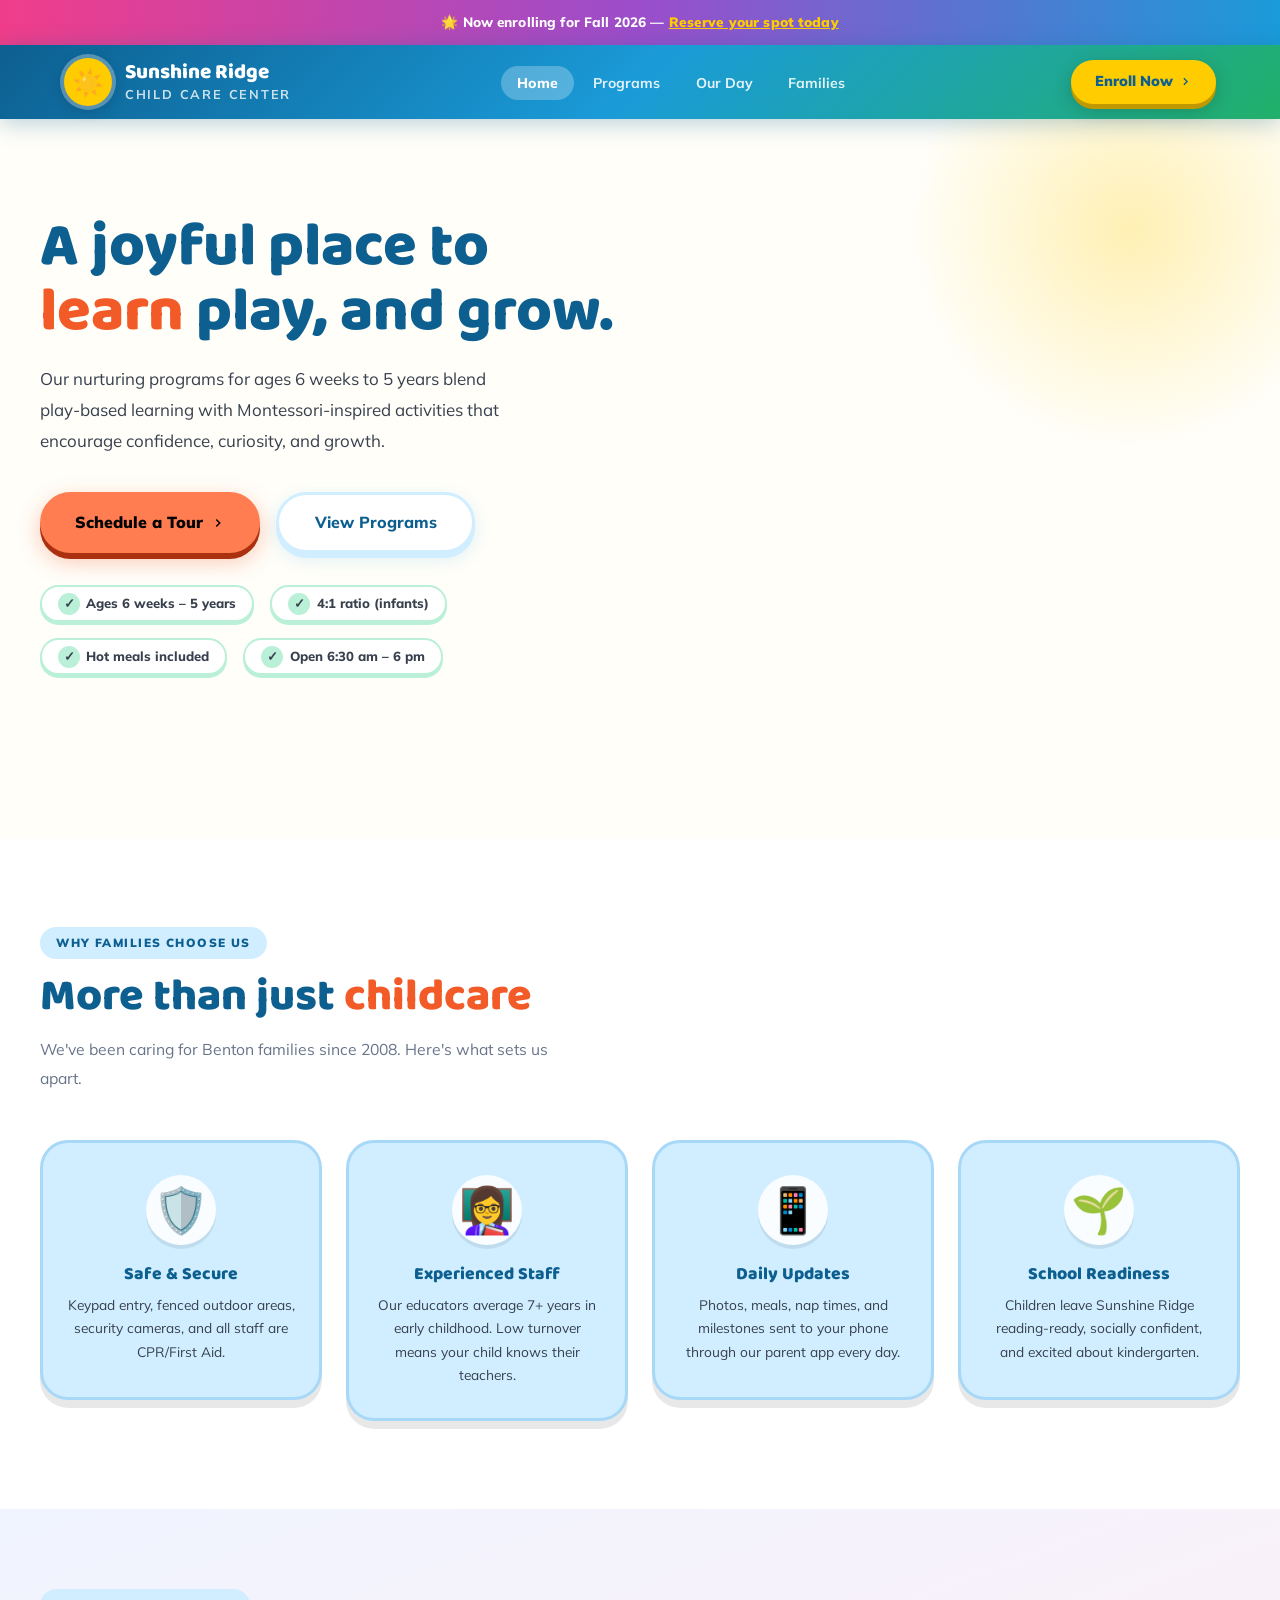
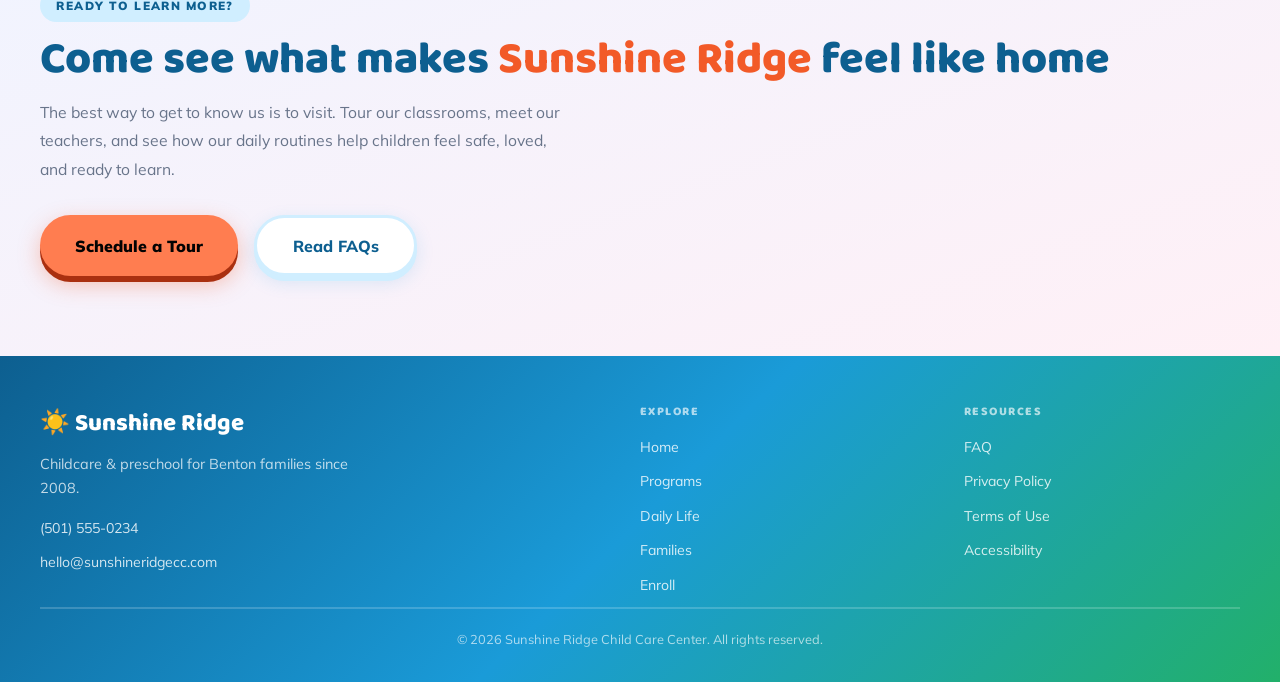
==== index.html @ eecd9551 "corrected accessibility for programs page" ====
<!doctype html>
<html lang="en">
  <head>
    <meta charset="UTF-8" />
    <meta name="viewport" content="width=device-width, initial-scale=1.0" />
    <title>Sunshine Ridge Child Care Center — Home</title>
    <meta
      name="description"
      content="Licensed daycare and preschool for children ages 6 weeks to 5 years in Benton, AR. Full-day and part-day programs with Montessori-inspired learning."
    />
    <link rel="preconnect" href="https://fonts.googleapis.com" />
    <link
      href="https://fonts.googleapis.com/css2?family=Baloo+2:wght@500;600;700;800&family=Mulish:wght@300;400;500;600&display=swap"
      rel="stylesheet"
    />
    <link rel="stylesheet" href="assets/css/style.css" />
  </head>
  <body>
    <a class="skip-link" href="#main-content">Skip to main content</a>

    <div role="region" aria-label="Announcement">
      <p class="top-bar">
        🌟 Now enrolling for Fall 2026 —
        <a href="enroll.html">Reserve your spot today</a>
      </p>
    </div>

    <header>
      <nav aria-label="Main navigation">

   <div class="logo">
  <div class="logo-sun" aria-hidden="true">☀️</div>

  <div class="logo-text">
    <span class="logo-name">Sunshine Ridge</span>
    <span class="logo-tagline">Child Care Center</span>
  </div>
</div>
        <ul class="nav-links" role="list">
          <li>
            <a href="index.html" class="nav-link" aria-current="page">Home</a>
          </li>
          <li><a href="programs.html" class="nav-link">Programs</a></li>
          <li><a href="our-day.html" class="nav-link">Our Day</a></li>
          <li><a href="families.html" class="nav-link">Families</a></li>
        </ul>
        <a href="enroll.html" class="btn-enroll">
          Enroll Now
          <svg
            width="13"
            height="13"
            viewBox="0 0 24 24"
            fill="none"
            stroke="currentColor"
            stroke-width="2.5"
            aria-hidden="true"
            focusable="false"
          >
            <path d="m9 18 6-6-6-6" />
          </svg>
        </a>
      </nav>
    </header>

    <main id="main-content" tabindex="-1">
      <!-- HERO -->
      <section class="hero" aria-labelledby="hero-heading">
        <div class="hero-inner">
          <div>
            <div
              class="hero-eyebrow anim d1"
              aria-label="Licensed and state-certified"
            >
            </div>
            <h1 id="hero-heading" class="anim d2">
              A joyful place to<br /><span>learn</span> play, and grow.
            </h1>
            <p class="hero-desc anim d3">
              Our nurturing programs for ages 6 weeks to 5 years blend
              play-based learning with Montessori-inspired activities that
              encourage confidence, curiosity, and growth.
            </p>
            <div class="hero-btns anim d4">
              <a href="enroll.html" class="btn-primary">
                Schedule a Tour
                <svg
                  width="14"
                  height="14"
                  viewBox="0 0 24 24"
                  fill="none"
                  stroke="currentColor"
                  stroke-width="2.5"
                  aria-hidden="true"
                  focusable="false"
                >
                  <path d="m9 18 6-6-6-6" />
                </svg>
              </a>
              <a href="programs.html" class="btn-ghost">View Programs</a>
            </div>
            <div
              class="hero-trust anim d4"
              role="list"
              aria-label="Quick highlights"
            >
              <div class="trust-chip" role="listitem">
                <span class="trust-chip-icon" aria-hidden="true">✓</span>
                Ages 6 weeks – 5 years
              </div>
              <div class="trust-chip" role="listitem">
                <span class="trust-chip-icon" aria-hidden="true">✓</span>
                4:1 ratio (infants)
              </div>
              <div class="trust-chip" role="listitem">
                <span class="trust-chip-icon" aria-hidden="true">✓</span>
                Hot meals included
              </div>
              <div class="trust-chip" role="listitem">
                <span class="trust-chip-icon" aria-hidden="true">✓</span>
                Open 6:30 am – 6 pm
              </div>
            </div>
          </div>

          
        </div>
      </section>

      <!-- WHY US -->
      <section class="why" aria-labelledby="why-heading">
        <div class="section-inner">
          <div class="section-header-sm">
            <p class="section-tag" aria-hidden="true">Why families choose us</p>
            <h2 id="why-heading">More than just <span>childcare</span></h2>
            <p class="section-sub">
              We've been caring for Benton families since 2008. Here's what sets
              us apart.
            </p>
          </div>
          <ul class="why-grid" role="list" aria-label="Daycare highlights">
            <li>
              <div class="why-card">
                <div class="why-icon wi-blue" aria-hidden="true">🛡️</div>
                <h3>Safe &amp; Secure</h3>
                <p>
                  Keypad entry, fenced outdoor areas, security cameras, and all
                  staff are CPR/First Aid.
                </p>
              </div>
            </li>
            <li>
              <div class="why-card">
                <div class="why-icon wi-green" aria-hidden="true">👩‍🏫</div>
                <h3>Experienced Staff</h3>
                <p>
                  Our educators average 7+ years in early childhood. Low
                  turnover means your child knows their teachers.
                </p>
              </div>
            </li>
            <li>
              <div class="why-card">
                <div class="why-icon wi-sun" aria-hidden="true">📱</div>
                <h3>Daily Updates</h3>
                <p>
                  Photos, meals, nap times, and milestones sent to your phone
                  through our parent app every day.
                </p>
              </div>
            </li>
            <li>
              <div class="why-card">
                <div class="why-icon wi-clay" aria-hidden="true">🌱</div>
                <h3>School Readiness</h3>
                <p>
                  Children leave Sunshine Ridge reading-ready, socially
                  confident, and excited about kindergarten.
                </p>
              </div>
            </li>
          </ul>
        </div>
      </section>

     <!-- NEXT STEP -->
<section class="explore-section" aria-labelledby="next-step-heading">
  <div class="section-inner">
    <p class="section-tag" aria-hidden="true">Ready to learn more?</p>

    <h2 id="next-step-heading">
      Come see what makes <span>Sunshine Ridge</span> feel like home
    </h2>

    <p class="section-sub">
      The best way to get to know us is to visit. Tour our classrooms, meet our teachers,
      and see how our daily routines help children feel safe, loved, and ready to learn.
    </p>

    <div class="hero-btns mt-2">
      <a href="enroll.html" class="btn-primary">
        Schedule a Tour
      </a>

      <a href="families.html#faq" class="btn-ghost">
        Read FAQs
      </a>
    </div>
  </div>
</section>
    </main>

<footer role="contentinfo">
  <div class="footer-inner">

    <div class="footer-main">

      <div class="footer-column">
        <p class="footer-brand">☀️ Sunshine Ridge</p>

        <p class="footer-tagline">
          Childcare & preschool for Benton families since 2008.
        </p>

        <div class="footer-contact">
          <a href="tel:+15015550234">(501) 555-0234</a>
          <a href="mailto:hello@sunshineridgecc.com">
            hello@sunshineridgecc.com
          </a>
        </div>
      </div>

      <div class="footer-column">
        <h3>Explore</h3>

        <nav class="footer-nav" aria-label="Site links">
          <a href="index.html">Home</a>
          <a href="programs.html">Programs</a>
          <a href="daily-life.html">Daily Life</a>
          <a href="families.html">Families</a>
          <a href="enroll.html">Enroll</a>
        </nav>
      </div>

      <div class="footer-column">
        <h3>Resources</h3>

        <nav class="footer-legal" aria-label="Legal links">
          <a href="families.html#faq">FAQ</a>
          <a href="#">Privacy Policy</a>
          <a href="#">Terms of Use</a>
          <a href="#">Accessibility</a>
        </nav>
      </div>

    </div>

    <div class="footer-bottom">
      <p class="footer-copy">
        &copy; 2026 Sunshine Ridge Child Care Center.
        All rights reserved.
      </p>
    </div>

  </div>
</footer>

    <script src="assets/js/script.js"></script>
  </body>
</html>
---- assets/css/style.css ----
/* ─── TOKENS ─────────────────────────────────────── */
:root {
  --white:      #ffffff;
  --bg:         #fffef9;
  --bg2:        #f6f4ff;
  --bg3:        #fff4f8;
 
  /* Sky blue — trustworthy, fresh */
  --blue:       #1a9bd8;
  --blue-lt:    #45b8f0;
  --blue-pale:  #d0eeff;
  --blue-deep:  #0d5f90;
 
  /* Grass green — life, growth */
  --green:      #22b06a;
  --green-lt:   #44cc88;
  --green-pale: #bbf0d8;
  --green-deep: #106040;
 
  /* Coral — warm, playful */
  --coral:      #f25a28;
  --coral-lt:   #ff7d50;
  --coral-pale: #ffddd0;
  --coral-deep: #aa3010;
 
  /* Sunflower — joy, energy */
  --sun:        #ffcc00;
  --sun-lt:     #ffe033;
  --sun-pale:   #fff8cc;
  --sun-deep:   #c09800;
 
  /* Purple — imagination, magic */
  --purple:     #9b4dca;
  --purple-lt:  #b86de0;
  --purple-pale:#eddeff;
  --purple-deep:#62268a;
 
  /* Hot pink — fun, pop */
  --pink:       #f03d8a;
  --pink-lt:    #ff65a8;
  --pink-pale:  #ffd8ea;
  --pink-deep:  #a01858;
 
  /* Text */
  --text:       #1a1e2e;
  --text-mid:   #38404e;
  --text-muted: #68748a;
  --border:     #d8e8f8;
 
  --focus:      #1a9bd8;
  --red-err:    #c0392b;
 
  --shadow-sm:  0 2px 12px rgba(26,30,46,0.09);
  --shadow-md:  0 6px 28px rgba(26,30,46,0.12);
  --shadow-lg:  0 16px 52px rgba(26,30,46,0.15);
  --shadow-fun: 0 8px 0 rgba(0,0,0,0.09);
 
  --font-head:  'Baloo 2', 'Comic Sans MS', cursive;
  --font-body:  'Mulish', 'Segoe UI', sans-serif;
 
  --r-sm:       10px;
  --r-md:       18px;
  --r-lg:       28px;
  --r-xl:       44px;
  --r-pill:     99px;
}
 
/* ─── RESET ─────────────────────────────────────── */
*, *::before, *::after { box-sizing: border-box; margin: 0; padding: 0; }
html { font-size: 16px; scroll-behavior: smooth; }
body {
  background: var(--bg);
  color: var(--text);
  font-family: var(--font-body);
  line-height: 1.65;
  overflow-x: hidden;
}
img { max-width: 100%; display: block; }
a { color: inherit; text-decoration: none; }
ul { list-style: none; }
 
/* ─── FOCUS ─────────────────────────────────────── */
:focus-visible {
  outline: 3px solid var(--focus);
  outline-offset: 3px;
  border-radius: 6px;
}
 
/* ─── SKIP LINK ─────────────────────────────────── */
.skip-link {
  position: absolute; top: -100%; left: 1rem;
  background: var(--purple); color: #fff;
  padding: .6rem 1.2rem; font-weight: 700; font-size: .9rem;
  border-radius: 0 0 10px 10px; z-index: 9999; transition: top .15s;
}
.skip-link:focus { top: 0; }
 
/* ─── ANNOUNCEMENT BAR ───────────────────────────── */
.top-bar {
  background: linear-gradient(90deg, var(--pink) 0%, var(--purple) 50%, var(--blue) 100%);
  color: #fff; text-align: center;
  padding: .7rem 1.5rem;
  font-size: .85rem; font-weight: 800; letter-spacing: .01em;
}
.top-bar a { color: var(--sun); text-decoration: underline; font-weight: 900; }
 
/* ─── HEADER ─────────────────────────────────────── */
header {
  background: linear-gradient(135deg, var(--blue-deep) 0%, var(--blue) 50%, var(--green) 100%);
  position: sticky; top: 0; z-index: 100;
  box-shadow: 0 4px 24px rgba(13,95,144,.30);
}
nav {
  max-width: 1200px; margin: 0 auto;
  padding: 0 1.5rem; height: 74px;
  display: flex; align-items: center; justify-content: space-between; gap: 1.5rem;
}
.logo {
  display: flex;
  align-items: center;
  gap: .8rem;
  text-decoration: none;
}

.logo-text {
  display: flex;
  flex-direction: column;
  justify-content: center;
  line-height: 1.1;
}
.logo-sun {
  width: 48px; height: 48px;
  background: var(--sun); border-radius: 50%;
  display: flex; align-items: center; justify-content: center;
  font-size: 1.6rem;
  box-shadow: 0 0 0 4px rgba(255,255,255,.3), 0 4px 16px rgba(0,0,0,.2);
  flex-shrink: 0;
  transition: transform .35s cubic-bezier(.34,1.56,.64,1);
}
.logo:hover .logo-sun { transform: rotate(20deg) scale(1.12); }
.logo-name {
  font-family: var(--font-head);
  font-size: 1.3rem;
  font-weight: 800;
  color: #fff;
}

.logo-tagline {
  font-size: .8rem;
  font-weight: 700;
  letter-spacing: .14em;
  text-transform: uppercase;
  color: rgba(255,255,255,.78);
  margin-top: .15rem;
}
.nav-links { display: flex; align-items: center; gap: .2rem; }
.nav-link {
  padding: .5rem 1rem; border-radius: var(--r-pill);
  font-size: .88rem; font-weight: 700; color: rgba(255,255,255,.88);
  transition: background .2s, color .2s, transform .15s;
}
.nav-link:hover { background: rgba(255,255,255,.22); color: #fff; transform: translateY(-2px); }
.nav-link[aria-current="page"] { background: rgba(255,255,255,.26); color: #fff; font-weight: 800; }
.btn-enroll {
  display: inline-flex; align-items: center; gap: .4rem;
  padding: .62rem 1.5rem;
  background: var(--sun); color: var(--blue-deep);
  font-family: var(--font-body); font-size: .9rem; font-weight: 900;
  border: none; border-radius: var(--r-pill); cursor: pointer; min-height: 44px;
  transition: background .2s, transform .2s, box-shadow .2s; text-decoration: none;
  box-shadow: 0 5px 0 var(--sun-deep), 0 6px 20px rgba(0,0,0,.2);
}
.btn-enroll:hover { background: var(--sun-lt); transform: translateY(-3px); box-shadow: 0 8px 0 var(--sun-deep), 0 12px 26px rgba(0,0,0,.22); }
.btn-enroll:active { transform: translateY(1px); box-shadow: 0 2px 0 var(--sun-deep); }
 
/* ─── KEYFRAMES ─────────────────────────────────── */
@keyframes slideUp {
  from { opacity: 0; transform: translateY(24px); }
  to   { opacity: 1; transform: translateY(0); }
}
@keyframes wiggle {
  0%, 100% { transform: rotate(0deg); }
  25% { transform: rotate(-8deg); }
  75% { transform: rotate(8deg); }
}
@keyframes float {
  0%, 100% { transform: translateY(0); }
  50% { transform: translateY(-10px); }
}
@keyframes spin-slow {
  from { transform: rotate(0deg); }
  to   { transform: rotate(360deg); }
}
.anim { animation: slideUp .65s cubic-bezier(.22,1,.36,1) both; }
.d1 { animation-delay: .08s; }
.d2 { animation-delay: .2s; }
.d3 { animation-delay: .34s; }
.d4 { animation-delay: .48s; }
 
/* ─── HERO ───────────────────────────────────────── */
.hero {
  background-image: url("https://images.unsplash.com/photo-1607081758728-78b82a34dc64?q=80&w=1740&auto=format&fit=crop&ixlib=rb-4.1.0&ixid=M3wxMjA3fDB8MHxwaG90by1wYWdlfHx8fGVufDB8fHx8fA%3D%3D");

  background-size:cover;
  background-position: center;
  background-repeat: no-repeat;

  min-height: 80vh;
  padding: 6rem 1.5rem;

  position: relative;
  overflow: hidden;
}
/* Big decorative blobs */
.hero::before {
  content: '';
  position: absolute; top: -120px; right: -80px;
  width: 460px; height: 460px;
  background: radial-gradient(circle, rgba(255,204,0,.28) 0%, transparent 68%);
  border-radius: 50%; pointer-events: none;
  animation: float 6s ease-in-out infinite;
}
.hero::after {
  content: '';
  position: absolute; bottom: 0; left: 0; right: 0; height: 80px;
  background: var(--bg);
  clip-path: ellipse(55% 100% at 50% 100%);
  pointer-events: none;
}
.hero-inner {
  max-width: 1200px; margin: 0 auto;
  display: grid; grid-template-columns: 1fr 1fr;
  gap: 3rem; align-items: center; position: relative;
}

h1 {
  font-family: var(--font-head);
  font-size: clamp(2.6rem, 4.8vw, 4.2rem);
  font-weight: 800; line-height: 1.06; color: var(--blue-deep);
  margin-bottom: 1.2rem;
}
h1 span { color: var(--coral); }
.hero-desc {
  font-size: 1.06rem; color: var(--text-mid);
  max-width: 480px; margin-bottom: 2.2rem; line-height: 1.82;
}
.hero-btns { display: flex; gap: 1rem; flex-wrap: wrap; }
.btn-primary {
  display: inline-flex; align-items: center; gap: .5rem;
  padding: .9rem 2.2rem; background: var(--coral-lt); color: #030303;
  font-family: var(--font-body); font-size: 1rem; font-weight: 900;
  border: none; border-radius: var(--r-pill); cursor: pointer; min-height: 54px;
  transition: background .2s, transform .2s, box-shadow .2s; text-decoration: none;
  box-shadow: 0 6px 0 var(--coral-deep), 0 8px 22px rgba(242,90,40,.35);
}
.btn-primary:hover { background: var(--coral-lt); transform: translateY(-4px); box-shadow: 0 10px 0 var(--coral-deep), 0 14px 30px rgba(242,90,40,.4); }
.btn-primary:active { transform: translateY(2px); box-shadow: 0 2px 0 var(--coral-deep); }
.btn-ghost {
  display: inline-flex; align-items: center; gap: .5rem;
  padding: .9rem 2.2rem; background: #fff; color: var(--blue-deep);
  font-family: var(--font-body); font-size: 1rem; font-weight: 800;
  border: 3px solid var(--blue-pale); border-radius: var(--r-pill); cursor: pointer; min-height: 54px;
  transition: background .2s, transform .2s, box-shadow .2s; text-decoration: none;
  box-shadow: 0 5px 0 var(--blue-pale), 0 6px 18px rgba(26,155,216,.15);
}
.btn-ghost:hover { background: var(--blue-pale); transform: translateY(-3px); box-shadow: 0 8px 0 var(--blue-pale), 0 12px 24px rgba(26,155,216,.2); }
.btn-ghost:active { transform: translateY(1px); box-shadow: 0 2px 0 var(--blue-pale); }
 
.hero-trust { display: flex; gap: 1rem; flex-wrap: wrap; margin-top: 2rem; }
.trust-chip {
  display: flex; align-items: center; gap: .4rem;
  font-size: .82rem; font-weight: 800; color: var(--text-mid);
  background: #fff; padding: .35rem 1rem; border-radius: var(--r-pill);
  border: 2.5px solid var(--green-pale);
  box-shadow: 0 3px 0 var(--green-pale);
}
.trust-chip-icon {
  width: 22px; height: 22px; border-radius: 50%;
  background: var(--green-pale);
  display: flex; align-items: center; justify-content: center; font-size: .8rem;
}
 
/* ─── SECTION COMMON ─────────────────────────────── */
section { padding: 5.5rem 1.5rem; }
.section-inner { max-width: 1200px; margin: 0 auto; }
.section-tag {
  display: inline-flex; align-items: center; gap: .4rem;
  font-size: .74rem; font-weight: 900; letter-spacing: .12em; text-transform: uppercase;
  padding: .28rem .9rem; border-radius: var(--r-pill); margin-bottom: .8rem;
  border: 2.5px solid;
}
/* Color variants for section tags */
.section-tag         { background: var(--blue-pale);   color: var(--blue-deep);   border-color: var(--blue-pale); }
.section-tag.green   { background: var(--green-pale);  color: var(--green-deep);  border-color: var(--green-pale); }
.section-tag.coral   { background: var(--coral-pale);  color: var(--coral-deep);  border-color: var(--coral-pale); }
.section-tag.purple  { background: var(--purple-pale); color: var(--purple-deep); border-color: var(--purple-pale); }
.section-tag.pink    { background: var(--pink-pale);   color: var(--pink-deep);   border-color: var(--pink-pale); }
.section-tag.sun     { background: var(--sun-pale);    color: var(--sun-deep);    border-color: var(--sun-pale); }
h2 {
  font-family: var(--font-head);
  font-size: clamp(2rem, 3.5vw, 3rem); font-weight: 800; color: var(--blue-deep); line-height: 1.12;
}
h2 span { color: var(--coral); }
.section-sub { margin-top: .8rem; font-size: .98rem; color: var(--text-muted); max-width: 520px; line-height: 1.82; }
h3 { font-family: var(--font-head); font-size: 1.25rem; font-weight: 800; color: var(--blue-deep); line-height: 1.3; }
 
/* ─── WHY US ─────────────────────────────────────── */
.why {
  background: #fff;
}

.why-grid {
  display: grid;
  grid-template-columns: repeat(4, 1fr);
  gap: 1.5rem;
  margin-top: 3rem;
  align-items: stretch;
}

.why-card {
  border: 3px solid var(--border);
  border-radius: var(--r-lg);
  padding: 2rem 1.5rem;
  text-align: center;
  box-shadow: var(--shadow-fun);
  min-height: 260px;

  display: flex;
  flex-direction: column;
  align-items: center;
  justify-content: flex-start;

  transition:
    box-shadow .25s,
    transform .28s cubic-bezier(.34,1.56,.64,1),
    border-color .2s;
}

.why-card:hover {
  box-shadow: 0 12px 0 rgba(0,0,0,.08), var(--shadow-md);
  transform: translateY(-6px);
}
.why-card:hover { box-shadow: 0 12px 0 rgba(0,0,0,.08), var(--shadow-md); transform: translateY(-6px); }
.why-card:nth-child(1) { background: var(--blue-pale);   border-color: #a8d8f8; }
.why-card:nth-child(2) { background: var(--green-pale);  border-color: #88e0b8; }
.why-card:nth-child(3) { background: var(--sun-pale);    border-color: #f0d870; }
.why-card:nth-child(4) { background: var(--coral-pale);  border-color: #f8a888; }
.why-icon {
  font-size: 2.8rem; width: 70px; height: 70px; border-radius: 50%;
  display: flex; align-items: center; justify-content: center;
  margin: 0 auto 1.1rem; background: rgba(255,255,255,.8);
  box-shadow: 0 4px 0 rgba(0,0,0,.08);
}
.wi-blue  { background: rgba(255,255,255,.9); }
.wi-green { background: rgba(255,255,255,.9); }
.wi-sun   { background: rgba(255,255,255,.9); }
.wi-clay  { background: rgba(255,255,255,.9); }
.why-card h3 { font-size: 1.1rem; margin-bottom: .45rem; }
.why-card p  { font-size: .86rem; color: var(--text-mid); line-height: 1.7; }
 
/* ─── PROGRAMS ───────────────────────────────────── */
.programs { background: linear-gradient(160deg, #f0f4ff 0%, #fff0f6 50%, #f0fff6 100%); }
.programs-grid { display: grid; grid-template-columns: repeat(3, 1fr); gap: 2rem; margin-top: 2.5rem; }
.prog-card {
  background: #fff; border-radius: var(--r-xl); overflow: hidden;
  border: 3px solid var(--border); box-shadow: var(--shadow-fun);
  display: flex; flex-direction: column;
  transition: box-shadow .28s, transform .28s cubic-bezier(.34,1.56,.64,1);
}
.prog-card:hover { box-shadow: 0 14px 0 rgba(0,0,0,.09), var(--shadow-lg); transform: translateY(-8px); }
.prog-header { padding: 2.25rem 2rem 1.75rem; position: relative; }
.prog-card.infants  .prog-header { background: linear-gradient(145deg, #d0eeff, #bbf0d8); border-bottom: 3px solid #a8d8f8; }
.prog-card.toddlers .prog-header { background: linear-gradient(145deg, var(--purple-pale), var(--pink-pale)); border-bottom: 3px solid var(--purple-pale); }
.prog-card.preschool .prog-header { background: linear-gradient(145deg, var(--sun-pale), var(--coral-pale)); border-bottom: 3px solid #f0d870; }
.prog-emoji { font-size: 3.5rem; display: block; margin-bottom: .9rem; line-height: 1; animation: float 4s ease-in-out infinite; }
.prog-card.toddlers  .prog-emoji { animation-delay: 1s; }
.prog-card.preschool .prog-emoji { animation-delay: 2s; }
.prog-age {
  display: inline-block; font-size: .73rem; font-weight: 900;
  letter-spacing: .08em; text-transform: uppercase;
  padding: .28rem .85rem; border-radius: var(--r-pill); margin-bottom: .6rem;
  box-shadow: 0 3px 0 rgba(0,0,0,.12);
}
.infants  .prog-age  { background: var(--blue-deep);   color: #fff; }
.toddlers .prog-age  { background: var(--purple-deep);  color: #fff; }
.preschool .prog-age { background: var(--coral-deep);   color: #fff; }
.prog-body { padding: 1.5rem 2rem 2rem; flex: 1; display: flex; flex-direction: column; }
.prog-desc { font-size: .89rem; color: var(--text-muted); line-height: 1.78; margin-bottom: 1.3rem; flex: 1; }
.prog-features { display: flex; flex-direction: column; gap: .55rem; margin-bottom: 1.6rem; }
.prog-feat {
  display: flex; align-items: center; gap: .6rem;
  font-size: .86rem; font-weight: 700; color: var(--text-mid);
}
.feat-dot { width: 10px; height: 10px; border-radius: 50%; flex-shrink: 0; }
.infants  .feat-dot  { background: var(--blue); }
.toddlers .feat-dot  { background: var(--purple); }
.preschool .feat-dot { background: var(--coral); }
.btn-prog {
  display: inline-flex; align-items: center; justify-content: center; gap: .4rem;
  padding: .75rem 1.5rem; border-radius: var(--r-pill);
  font-family: var(--font-body); font-size: .9rem; font-weight: 800;
  border: 3px solid; cursor: pointer; min-height: 46px;
  transition: background .2s, color .2s, transform .2s, box-shadow .2s; text-decoration: none;
}
.infants .btn-prog   { border-color: var(--blue-deep);   color: var(--blue-deep);   box-shadow: 0 4px 0 var(--blue-deep); }
.infants .btn-prog:hover  { background: var(--blue);   color: #fff; transform: translateY(-2px); }
.toddlers .btn-prog  { border-color: var(--purple-deep);  color: var(--purple-deep); box-shadow: 0 4px 0 var(--purple-deep); }
.toddlers .btn-prog:hover { background: var(--purple);  color: #fff; transform: translateY(-2px); }
.preschool .btn-prog { border-color: var(--coral-deep);   color: var(--coral-deep);  box-shadow: 0 4px 0 var(--coral-deep); }
.preschool .btn-prog:hover { background: var(--coral); color: #fff; transform: translateY(-2px); }
 
/* ─── MONTESSORI SPOTLIGHT ───────────────────────── */
.montessori { background: #fff; position: relative; overflow: hidden; }
.montessori::before {
  content: ''; position: absolute; top: -100px; right: -120px;
  width: 540px; height: 540px;
  background: radial-gradient(circle, var(--green-pale) 0%, transparent 62%);
  pointer-events: none;
}
.montessori::after {
  content: ''; position: absolute; bottom: -80px; left: -100px;
  width: 400px; height: 400px;
  background: radial-gradient(circle, var(--purple-pale) 0%, transparent 62%);
  pointer-events: none;
}
.montessori-inner { display: grid; grid-template-columns: 1fr 1fr; gap: 5rem; align-items: center; position: relative; }
.montessori-badge {
  display: inline-flex; align-items: center; gap: .5rem;
  background: var(--green-pale); color: var(--green-deep);
  font-size: .74rem; font-weight: 900; letter-spacing: .1em; text-transform: uppercase;
  padding: .38rem 1.1rem; border-radius: var(--r-pill);
  border: 3px solid rgba(34,176,106,.25); margin-bottom: 1.1rem;
  box-shadow: 0 3px 0 rgba(34,176,106,.2);
}
.montessori h2 { margin-bottom: .8rem; }
.montessori .section-sub { max-width: none; }
.montessori-pillars { display: grid; grid-template-columns: 1fr 1fr; gap: 1.1rem; margin-top: 2.2rem; }
.pillar {
  border: 3px solid var(--border); border-radius: var(--r-md);
  padding: 1.2rem 1.35rem; display: flex; gap: .8rem; align-items: flex-start;
  transition: border-color .2s, transform .22s, box-shadow .2s;
  box-shadow: 0 4px 0 rgba(0,0,0,.06);
}
.pillar:nth-child(1) { background: var(--blue-pale);   border-color: #a8d8f8; }
.pillar:nth-child(2) { background: var(--green-pale);  border-color: #88e0b8; }
.pillar:nth-child(3) { background: var(--purple-pale); border-color: #c8a8f0; }
.pillar:nth-child(4) { background: var(--sun-pale);    border-color: #f0d870; }
.pillar:hover { transform: translateY(-3px); box-shadow: 0 8px 0 rgba(0,0,0,.07), var(--shadow-sm); }
.pillar-icon {
  font-size: 1.6rem; flex-shrink: 0; width: 44px; height: 44px;
  border-radius: var(--r-sm); background: rgba(255,255,255,.8);
  display: flex; align-items: center; justify-content: center;
  border: 2px solid rgba(0,0,0,.06); box-shadow: 0 2px 6px rgba(0,0,0,.08);
}
.pillar h4 { font-family: var(--font-head); font-size: .95rem; font-weight: 800; color: var(--blue-deep); margin-bottom: .25rem; }
.pillar p  { font-size: .8rem; color:var(--text); line-height: 1.65; }
.montessori-visual { display: grid; grid-template-columns: 1fr 1fr; gap: 1rem; }
.m-card {
  border: 3px solid; border-radius: var(--r-lg);
  padding: 1.85rem 1.25rem 1.6rem; text-align: center;
  box-shadow: var(--shadow-fun);
  transition: box-shadow .2s, transform .28s cubic-bezier(.34,1.56,.64,1);
}
.m-card:hover { box-shadow: 0 12px 0 rgba(0,0,0,.08); transform: translateY(-6px) rotate(2deg); }
.m-card:nth-child(1) { background: var(--blue-pale);   border-color: #8acce8; }
.m-card:nth-child(2) { background: var(--purple-pale); border-color: #c0a0e8; margin-top: 1.5rem; }
.m-card:nth-child(3) { background: var(--sun-pale);    border-color: #e8d060; margin-top: -1.5rem; }
.m-card:nth-child(4) { background: var(--coral-pale);  border-color: #f0a888; }
.m-emoji { font-size: 2.8rem; display: block; margin-bottom: .7rem; line-height: 1; }
.m-label { font-family: var(--font-head); font-size: 1rem; font-weight: 800; color: var(--blue-deep); }
.m-sub   { font-size: .74rem; color: var(--text-muted); margin-top: .2rem; font-weight: 700; }
 
/* ─── DAILY SCHEDULE ─────────────────────────────── */
.schedule { background: linear-gradient(160deg, #fff0f8 0%, #f0f8ff 100%); }
.schedule-inner { display: grid; grid-template-columns: 1fr 1fr; gap: 4.5rem; align-items: start; }
.sched-list { display: flex; flex-direction: column; gap: 0; }
.sched-item { display: flex; gap: 1.1rem; padding-bottom: 1.6rem; position: relative; }
.sched-item:last-child { padding-bottom: 0; }
.sched-left { display: flex; flex-direction: column; align-items: center; width: 46px; flex-shrink: 0; }
.sched-dot {
  width: 46px; height: 46px; border-radius: 50%;
  display: flex; align-items: center; justify-content: center;
  font-size: 1.15rem; flex-shrink: 0;
  border: 3px solid #fff; box-shadow: 0 4px 0 rgba(0,0,0,.08), var(--shadow-sm);
}
.sd-1 { background: var(--sun-pale); }
.sd-2 { background: var(--blue-pale); }
.sd-3 { background: var(--green-pale); }
.sd-4 { background: var(--coral-pale); }
.sd-5 { background: var(--purple-pale); }
.sd-6 { background: var(--pink-pale); }
.sd-7 { background: var(--sun-pale); }
.sched-line {
  flex: 1; width: 3px; border-radius: 2px; margin: 5px 0;
  background: linear-gradient(to bottom, var(--blue-pale), var(--purple-pale), var(--green-pale));
}
.sched-item:last-child .sched-line { display: none; }
.sched-content { padding-top: .65rem; }
.sched-time { font-size: .73rem; font-weight: 900; letter-spacing: .1em; text-transform: uppercase; color: var(--blue); margin-bottom: .18rem; }
.sched-content h3 { font-size: 1.02rem; margin-bottom: .18rem; }
.sched-content p  { font-size: .84rem; color: var(--text-muted); line-height: 1.65; }
.sched-tag {
  display: inline-block; font-size: .68rem; font-weight: 900;
  letter-spacing: .08em; text-transform: uppercase;
  background: var(--green-pale); color: var(--green-deep);
  padding: .15rem .65rem; border-radius: var(--r-pill);
  border: 2px solid rgba(34,176,106,.3); margin-top: .35rem;
  box-shadow: 0 2px 0 rgba(34,176,106,.2);
}
.sched-info { display: flex; flex-direction: column; gap: 1.3rem; }
.info-box {
  background: #fff; border: 3px solid var(--border);
  border-radius: var(--r-lg); padding: 1.6rem 1.85rem;
  box-shadow: var(--shadow-fun);
}
.info-box-title {
  font-family: var(--font-head); font-size: 1.08rem; font-weight: 800;
  color: var(--blue-deep); margin-bottom: .9rem;
  display: flex; align-items: center; gap: .5rem;
}
.info-box-title span { font-size: 1.35rem; }
.info-rows { display: flex; flex-direction: column; gap: .5rem; }
.info-row { display: flex; justify-content: space-between; font-size: .87rem; padding: .4rem 0; border-bottom: 2px dashed var(--border); }
.info-row:last-child { border-bottom: none; }
.info-row-label { color: var(--text-muted); font-weight: 700; }
.info-row-val   { color: var(--text); font-weight: 900; }
.stat-row { display: grid; grid-template-columns: 1fr 1fr; gap: .9rem; }
.stat-box {
  border: 3px solid var(--border); border-radius: var(--r-md); padding: 1.2rem;
  text-align: center; box-shadow: 0 4px 0 rgba(0,0,0,.06);
}
.stat-box:nth-child(1) { background: var(--blue-pale);   border-color: #a8d8f8; }
.stat-box:nth-child(2) { background: var(--green-pale);  border-color: #88e0b8; }
.stat-box:nth-child(3) { background: var(--purple-pale); border-color: #c8a8f0; }
.stat-box:nth-child(4) { background: var(--coral-pale);  border-color: #f0a888; }
.stat-num   { font-family: var(--font-head); font-size: 2.2rem; font-weight: 900; color: var(--blue-deep); line-height: 1; }
.stat-label { font-size: .75rem; color: var(--text-muted); font-weight: 800; margin-top: .3rem; }
 
/* ─── TESTIMONIALS ───────────────────────────────── */
.testimonials { background: #fff; }
.testi-grid { display: grid; grid-template-columns: repeat(3, 1fr); gap: 1.6rem; margin-top: 2.8rem; }
.testi-card {
  border: 3px solid; border-radius: var(--r-xl); padding: 1.85rem;
  box-shadow: var(--shadow-fun); position: relative;
  transition: transform .28s cubic-bezier(.34,1.56,.64,1), box-shadow .25s;
}
.testi-card:hover { transform: translateY(-6px) rotate(-.5deg); box-shadow: 0 14px 0 rgba(0,0,0,.08), var(--shadow-md); }
.testi-card:nth-child(1) { background: var(--blue-pale);   border-color: #a8d8f8; }
.testi-card:nth-child(2) { background: var(--green-pale);  border-color: #88e0b8; }
.testi-card:nth-child(3) { background: var(--sun-pale);    border-color: #f0d870; }
.testi-card:nth-child(4) { background: var(--purple-pale); border-color: #c8a8f0; }
.testi-card:nth-child(5) { background: var(--pink-pale);   border-color: #f8a8cc; }
.testi-card:nth-child(6) { background: var(--coral-pale);  border-color: #f0a888; }
.testi-quote-mark {
  font-family: var(--font-head); font-size: 5.5rem; line-height: 1;
  color: rgba(0,0,0,.1); position: absolute; top: .4rem; left: 1.2rem;
}
.testi-stars { display: flex; gap: 3px; margin-bottom: .9rem; }
.star { color: var(--sun-deep); font-size: 1.05rem; }
.testi-text { font-size: .91rem; color: var(--text-mid); line-height: 1.82; margin-bottom: 1.3rem; position: relative; }
.testi-author { display: flex; align-items: center; gap: .8rem; }
.testi-avatar {
  width: 46px; height: 46px; border-radius: 50%;
  display: flex; align-items: center; justify-content: center;
  font-size: 1.25rem; flex-shrink: 0;
  border: 3px solid rgba(255,255,255,.7); box-shadow: var(--shadow-sm);
  background: rgba(255,255,255,.7);
}
.ta-1 { background: rgba(255,255,255,.8); }
.ta-2 { background: rgba(255,255,255,.8); }
.ta-3 { background: rgba(255,255,255,.8); }
.testi-name { font-family: var(--font-head); font-size: 1.02rem; font-weight: 800; color: var(--blue-deep); }
.testi-role { font-size: .76rem; color: var(--text-muted); font-weight: 700; }
 
/* ─── MEALS ──────────────────────────────────────── */
.meals { background: linear-gradient(160deg, #f0fff6 0%, #fff8f0 100%); }
.meals-inner { display: grid; grid-template-columns: 1fr 1fr; gap: 4rem; align-items: center; }
.meals-grid { display: grid; grid-template-columns: 1fr 1fr; gap: 1.1rem; }
.meal-card {
  background: #fff; border: 3px solid var(--border);
  border-radius: var(--r-lg); padding: 1.5rem; text-align: center;
  box-shadow: var(--shadow-fun);
  transition: transform .28s cubic-bezier(.34,1.56,.64,1), box-shadow .25s;
}
.meal-card:hover { transform: translateY(-5px) rotate(-1.5deg); box-shadow: 0 10px 0 rgba(0,0,0,.08); }
.meal-card:nth-child(1) { background: var(--sun-pale);   border-color: #f0d870; }
.meal-card:nth-child(2) { background: var(--green-pale); border-color: #88e0b8; }
.meal-card:nth-child(3) { background: var(--blue-pale);  border-color: #a8d8f8; }
.meal-card:nth-child(4) { background: var(--pink-pale);  border-color: #f8a8cc; }
.meal-emoji { font-size: 2.6rem; display: block; margin-bottom: .55rem; }
.meal-name  { font-family: var(--font-head); font-size: 1rem; font-weight: 800; color: var(--blue-deep); }
.meal-desc  { font-size: .77rem; color: var(--text-muted); margin-top: .25rem; line-height: 1.55; font-weight: 700; }
.meals-text .section-sub { max-width: none; }
.meal-highlights { display: flex; flex-direction: column; gap: .8rem; margin-top: 1.6rem; }
.meal-hl { display: flex; align-items: center; gap: .7rem; font-size: .92rem; font-weight: 800; color: var(--text-mid); }
.meal-hl-dot { width: 12px; height: 12px; border-radius: 50%; flex-shrink: 0; }
.meal-highlights .meal-hl:nth-child(1) .meal-hl-dot { background: var(--green); }
.meal-highlights .meal-hl:nth-child(2) .meal-hl-dot { background: var(--blue); }
.meal-highlights .meal-hl:nth-child(3) .meal-hl-dot { background: var(--coral); }
.meal-highlights .meal-hl:nth-child(4) .meal-hl-dot { background: var(--purple); }
.meal-highlights .meal-hl:nth-child(5) .meal-hl-dot { background: var(--sun-deep); }
 
/* ─── ENROLLMENT FORM ────────────────────────────── */
.enrollment { background: #fff; }
.enrollment-inner { display: grid; grid-template-columns: 1fr 1.15fr; gap: 5rem; align-items: start; }
.enroll-steps { display: flex; flex-direction: column; gap: 1.3rem; margin-top: 2rem; }
.enroll-step  { display: flex; gap: 1rem; align-items: flex-start; }
.step-num {
  width: 40px; height: 40px; border-radius: 50%;
  background: var(--blue); color: #fff;
  font-family: var(--font-head); font-size: 1.1rem; font-weight: 900;
  display: flex; align-items: center; justify-content: center;
  flex-shrink: 0; box-shadow: 0 5px 0 var(--blue-deep);
}
.enroll-step:nth-child(2) .step-num { background: var(--green); box-shadow: 0 5px 0 var(--green-deep); }
.enroll-step:nth-child(3) .step-num { background: var(--coral); box-shadow: 0 5px 0 var(--coral-deep); }
.enroll-step:nth-child(4) .step-num { background: var(--purple); box-shadow: 0 5px 0 var(--purple-deep); }
.step-body h4 { font-family: var(--font-head); font-size: 1.02rem; font-weight: 800; color: var(--blue-deep); margin-bottom: .22rem; }
.step-body p  { font-size: .86rem; color: var(--text-muted); line-height: 1.68; }
.form-box {
  background: linear-gradient(145deg, var(--blue-pale), var(--purple-pale));
  border: 3px solid var(--border); border-radius: var(--r-xl);
  padding: 2.75rem 2.5rem; box-shadow: var(--shadow-fun);
}
.form-title    { font-family: var(--font-head); font-size: 1.55rem; font-weight: 800; color: var(--blue-deep); margin-bottom: .35rem; }
.form-subtitle { font-size: .88rem; color: var(--text-muted); margin-bottom: 1.85rem; font-weight: 700; }
.form-grid { display: grid; grid-template-columns: 1fr 1fr; gap: .95rem; }
.field { display: flex; flex-direction: column; gap: .38rem; }
.field.full { grid-column: 1 / -1; }
.field label { font-size: .82rem; font-weight: 900; color: var(--text-mid); }
.req { color: var(--red-err); margin-left: 2px; }
.field-hint { font-size: .74rem; color: var(--text-muted); margin-top: .22rem; font-weight: 700; }
.input, .select, .textarea {
  width: 100%; padding: .72rem 1.05rem;
  background: #fff; border: 2.5px solid var(--border);
  border-radius: var(--r-sm); font-family: var(--font-body);
  font-size: .9rem; color: var(--text);
  min-height: 50px; transition: border-color .2s, box-shadow .2s;
}
.input::placeholder, .textarea::placeholder { color: var(--text-muted); }
.input:focus, .select:focus, .textarea:focus { border-color: var(--blue); box-shadow: 0 0 0 4px rgba(26,155,216,.18); outline: none; }
.input:focus-visible, .select:focus-visible, .textarea:focus-visible { outline: 3px solid var(--focus); outline-offset: 2px; }
.input[aria-invalid="true"], .select[aria-invalid="true"] { border-color: var(--red-err); }
.textarea { min-height: 100px; resize: vertical; }
.select {
  appearance: none;
  background-image: url("data:image/svg+xml,%3Csvg xmlns='http://www.w3.org/2000/svg' width='16' height='16' viewBox='0 0 24 24' fill='none' stroke='%2368748a' stroke-width='2'%3E%3Cpath d='m6 9 6 6 6-6'/%3E%3C/svg%3E");
  background-repeat: no-repeat; background-position: right .9rem center; cursor: pointer;
}
.err-msg { font-size: .76rem; color: var(--red-err); display: none; margin-top: .22rem; font-weight: 800; }
.err-msg.show { display: block; }
.form-submit { margin-top: 1.4rem; display: flex; align-items: center; gap: 1rem; flex-wrap: wrap; }
.btn-submit {
  display: inline-flex; align-items: center; gap: .5rem;
  padding: .9rem 2.2rem; background: var(--green); color: #fff;
  font-family: var(--font-body); font-size: 1rem; font-weight: 900;
  border: none; border-radius: var(--r-pill); cursor: pointer; min-height: 54px;
  transition: background .2s, transform .2s, box-shadow .2s;
  box-shadow: 0 6px 0 var(--green-deep), 0 10px 24px rgba(34,176,106,.35);
}
.btn-submit:hover { background: var(--green-lt); transform: translateY(-4px); box-shadow: 0 10px 0 var(--green-deep), 0 16px 30px rgba(34,176,106,.4); }
.btn-submit:active { transform: translateY(2px); box-shadow: 0 2px 0 var(--green-deep); }
.form-privacy { font-size: .76rem; color: var(--text-muted); line-height: 1.5; font-weight: 700; }
#form-success {
  display: none; margin-top: 1.3rem; padding: 1.25rem 1.6rem;
  background: var(--green-pale); border: 3px solid rgba(34,176,106,.4);
  border-radius: var(--r-md); color: var(--green-deep); font-weight: 900; font-size: .93rem; line-height: 1.7;
}
 
/* ─── FAQ ────────────────────────────────────────── */
.faq { background: linear-gradient(160deg, var(--blue-pale) 0%, var(--purple-pale) 100%); }
.faq-grid { display: grid; grid-template-columns: 1fr 1fr; gap: 1.1rem; margin-top: 2.6rem; }
.faq-item {
  background: #fff; border: 3px solid var(--border); border-radius: var(--r-lg);
  overflow: hidden; box-shadow: var(--shadow-fun);
  transition: border-color .2s, transform .22s;
}
.faq-item:hover { transform: translateY(-3px); }
.faq-item:nth-child(odd)  { border-color: #a8d8f8; }
.faq-item:nth-child(even) { border-color: #c8a8f0; }
.faq-btn {
  width: 100%; display: flex; align-items: center; justify-content: space-between;
  gap: 1rem; padding: 1.25rem 1.6rem;
  background: transparent; border: none; cursor: pointer; text-align: left;
  font-family: var(--font-head); font-size: 1.02rem; font-weight: 800;
  color: var(--blue-deep); min-height: 60px; transition: background .15s;
}
.faq-btn:hover { background: #f8fbff; }
.faq-btn[aria-expanded="true"] { color: var(--coral); }
.faq-chevron {
  width: 32px; height: 32px; border-radius: 50%;
  background: var(--blue-pale); border: 2.5px solid #a8d8f8;
  display: flex; align-items: center; justify-content: center;
  flex-shrink: 0; font-size: .88rem; color: var(--blue);
  transition: transform .28s, background .2s;
}
.faq-btn[aria-expanded="true"] .faq-chevron { transform: rotate(180deg); background: var(--coral-pale); border-color: var(--coral); color: var(--coral); }
.faq-body { max-height: 0; overflow: hidden; transition: max-height .35s cubic-bezier(.22,1,.36,1); }
.faq-body.open { max-height: 400px; }
.faq-body-inner { padding: 0 1.6rem 1.35rem; font-size: .88rem; color: var(--text-muted); line-height: 1.85; }
 
/* ─── FOOTER ─────────────────────────────────────── */
footer {
  background: linear-gradient(
    135deg,
    var(--blue-deep) 0%,
    var(--blue) 50%,
    var(--green) 100%
  );
  color: rgba(255,255,255,.9);
  padding: 3rem 1.5rem 2rem;
}

.footer-inner {
  max-width: 1200px;
  margin: 0 auto;
}

.footer-main {
  display: grid;
  grid-template-columns: 2fr 1fr 1fr;
  gap: 3rem;
  margin-bottom: 2rem;
  align-items: start;
}

.footer-column {
  text-align: left;
}

.footer-brand {
  font-family: var(--font-head);
  font-size: 1.5rem;
  font-weight: 900;
  color: #fff;
  margin-bottom: .5rem;
}

.footer-tagline {
  max-width: 320px;
  font-size: .9rem;
  line-height: 1.7;
  color: rgba(255,255,255,.75);
  margin-bottom: 1rem;
}

.footer-column h3 {
  font-size: .75rem;
  font-weight: 900;
  letter-spacing: .12em;
  text-transform: uppercase;
  color: rgba(255,255,255,.65);
  margin-bottom: 1rem;
  text-align: left;
}

.footer-nav,
.footer-legal,
.footer-contact {
  display: flex;
  flex-direction: column;
  align-items: flex-start;
  gap: .7rem;

  margin: 0;
  padding: 0;
}

.footer-nav a,
.footer-legal a,
.footer-contact a {
  color: rgba(255,255,255,.82);
  font-size: .88rem;
  transition: color .2s ease;
}

.footer-nav a:hover,
.footer-legal a:hover,
.footer-contact a:hover {
  color: var(--sun);
}

.footer-bottom {
  border-top: 2px solid rgba(255,255,255,.18);
  padding-top: 1.25rem;
  text-align: center;
}

.footer-copy {
  font-size: .8rem;
  color: rgba(255,255,255,.65);
}
/* ─── MONTESSORI QUOTE BLOCKS ────────────────────── */
.mq-strip {
  background-color: var(--bg);
  padding: 4.5rem 1.5rem; position: relative; overflow: hidden;
}
.mq-strip::before {
  content: ''; position: absolute; top: -80px; left: -80px;
  width: 300px; height: 300px;
  background: radial-gradient(circle, rgba(255,255,255,.18) 0%, transparent 65%);
  border-radius: 50%; pointer-events: none;
}
.mq-strip::after {
  content: ''; position: absolute; bottom: -60px; right: -60px;
  width: 240px; height: 240px;
  background: radial-gradient(circle, rgba(255,255,255,.12) 0%, transparent 65%);
  border-radius: 50%; pointer-events: none;
}
.mq-strip-inner { max-width: 860px; margin: 0 auto; text-align: center; position: relative; }
.mq-leaf { font-size: 2.2rem; display: block; margin-bottom: 1.2rem; opacity: .95; animation: wiggle 3s ease-in-out infinite; }
.mq-strip blockquote {
  font-family: var(--font-head); font-size: clamp(1.35rem, 2.8vw, 2rem);
  font-weight: 800; font-style: italic; color:var(--blue-deep); line-height: 1.48;
  text-shadow: 0 2px 14px rgba(0,0,0,.18);
}
.mq-strip blockquote::before { content: '\201C'; margin-right: .12em; opacity: .6; }
.mq-strip blockquote::after  { content: '\201D'; margin-left: .12em;  opacity: .6; }
.mq-strip cite {
  display: block; margin-top: 1.35rem;
  font-family: var(--font-body); font-size: .82rem; font-style: normal; font-weight: 900;
  letter-spacing: .18em; text-transform: uppercase; color: var(--blue-deep);
}
 
/* ─── SR ONLY ────────────────────────────────────── */
.sr-only { position: absolute; width: 1px; height: 1px; padding: 0; margin: -1px; overflow: hidden; clip: rect(0,0,0,0); white-space: nowrap; border: 0; }
 
/* ─── RESPONSIVE ─────────────────────────────────── */
@media (max-width: 960px) {
  .hero-inner, .montessori-inner, .meals-inner, .schedule-inner, .enrollment-inner { grid-template-columns: 1fr; gap: 2.5rem; }
  .hero-visual, .montessori-visual { display: none; }
  .why-grid { grid-template-columns: 1fr 1fr; }
  .programs-grid { grid-template-columns: 1fr; }
  .testi-grid { grid-template-columns: 1fr; }
  .faq-grid { grid-template-columns: 1fr; }
}
@media (max-width: 768px) {
  .footer-main {
    grid-template-columns: 1fr;
    text-align: center;
  }

  .footer-contact,
  .footer-nav,
  .footer-legal {
    align-items: center;
  }

  .footer-tagline {
    margin-left: auto;
    margin-right: auto;
  }
}
@media (max-width: 600px) {
  section { padding: 3.75rem 1.1rem; }
  nav { padding: 0 1.1rem; }
  .nav-links { display: none; }
  .why-grid { grid-template-columns: 1fr; }
  .form-grid { grid-template-columns: 1fr; }
  .stat-row { grid-template-columns: 1fr 1fr; }
  
}

 
/* ─── MULTI-PAGE ADDITIONS ───────────────────────── */
.page-hero {
  background: linear-gradient(145deg, #d0eeff 0%, #eddeff 35%, #ccf4e0 68%, #fff8cc 100%);
  padding: 4rem 1.5rem 3.5rem; position: relative; overflow: hidden;
}
.page-hero::after {
  content: ''; position: absolute; bottom: 0; left: 0; right: 0; height: 60px;
  background: var(--bg); clip-path: ellipse(55% 100% at 50% 100%); pointer-events: none;
}
.page-hero-inner { max-width: 1200px; margin: 0 auto; position: relative; }
.page-hero h1 { font-size: clamp(2.1rem, 4.2vw, 3.4rem); margin-bottom: .85rem; }
.page-hero-desc { font-size: 1.04rem; color: var(--text-mid); max-width: 560px; line-height: 1.85; }
 
.breadcrumb { display: flex; align-items: center; gap: .45rem; font-size: .81rem; color: var(--text-muted); font-weight: 800; margin-bottom: 1rem; }
.breadcrumb a { color: var(--blue); }
.breadcrumb a:hover { text-decoration: underline; }
.breadcrumb-sep { color: var(--border); }
 
.cta-strip {
  background: linear-gradient(135deg, var(--green-deep) 0%, var(--blue) 50%, var(--purple) 100%);
  padding: 5rem 1.5rem; text-align: center; position: relative; overflow: hidden;
}
.cta-strip::before {
  content: ''; position: absolute; top: -80px; right: -80px;
  width: 360px; height: 360px;
  background: radial-gradient(circle, rgba(255,204,0,.22) 0%, transparent 65%);
  border-radius: 50%; pointer-events: none;
  animation: float 5s ease-in-out infinite;
}
.cta-strip h2 { color: #fff; margin-bottom: .75rem; position: relative; text-shadow: 0 2px 12px rgba(0,0,0,.15); }
.cta-strip h2 span { color: var(--sun); }
.cta-strip p { color: rgba(255,255,255,.82); font-size: 1.02rem; margin-bottom: 2.5rem; position: relative; }
.btn-cta-white {
  display: inline-flex; align-items: center; gap: .5rem;
  padding: 1rem 2.6rem; background: #fff; color: var(--blue-deep);
  font-family: var(--font-body); font-size: 1.02rem; font-weight: 900;
  border: none; border-radius: var(--r-pill); cursor: pointer; min-height: 56px;
  transition: background .2s, transform .2s, box-shadow .2s; text-decoration: none;
  box-shadow: 0 6px 0 rgba(0,0,0,.18), 0 10px 26px rgba(0,0,0,.18); position: relative;
}
.btn-cta-white:hover { background: var(--sun-pale); color: var(--blue-deep); transform: translateY(-5px); box-shadow: 0 11px 0 rgba(0,0,0,.16), 0 18px 32px rgba(0,0,0,.18); }
.btn-cta-white:active { transform: translateY(2px); box-shadow: 0 2px 0 rgba(0,0,0,.14); }
 
/* ─── UTILITY CLASSES ────────────────────────────── */
.section-header-sm  { max-width: 600px; }
.section-header-580 { max-width: 580px; margin-bottom: 1rem; }
.explore-section { background: linear-gradient(160deg, #f0f4ff 0%, #fff0f6 100%); padding: 5rem 1.5rem; }
.explore-grid { display: grid; grid-template-columns: repeat(auto-fill, minmax(220px, 1fr)); gap: 1.4rem; margin-top: 2.8rem; }
.why-card-link { text-decoration: none; display: flex; flex-direction: column; align-items: center; text-align: center; }
.mt-75 { margin-top: .75rem; }
.mt-2  { margin-top: 2rem; }
.mt-25 { margin-top: 2.5rem; }
.contact-link { color: var(--sun); font-weight: 800; }
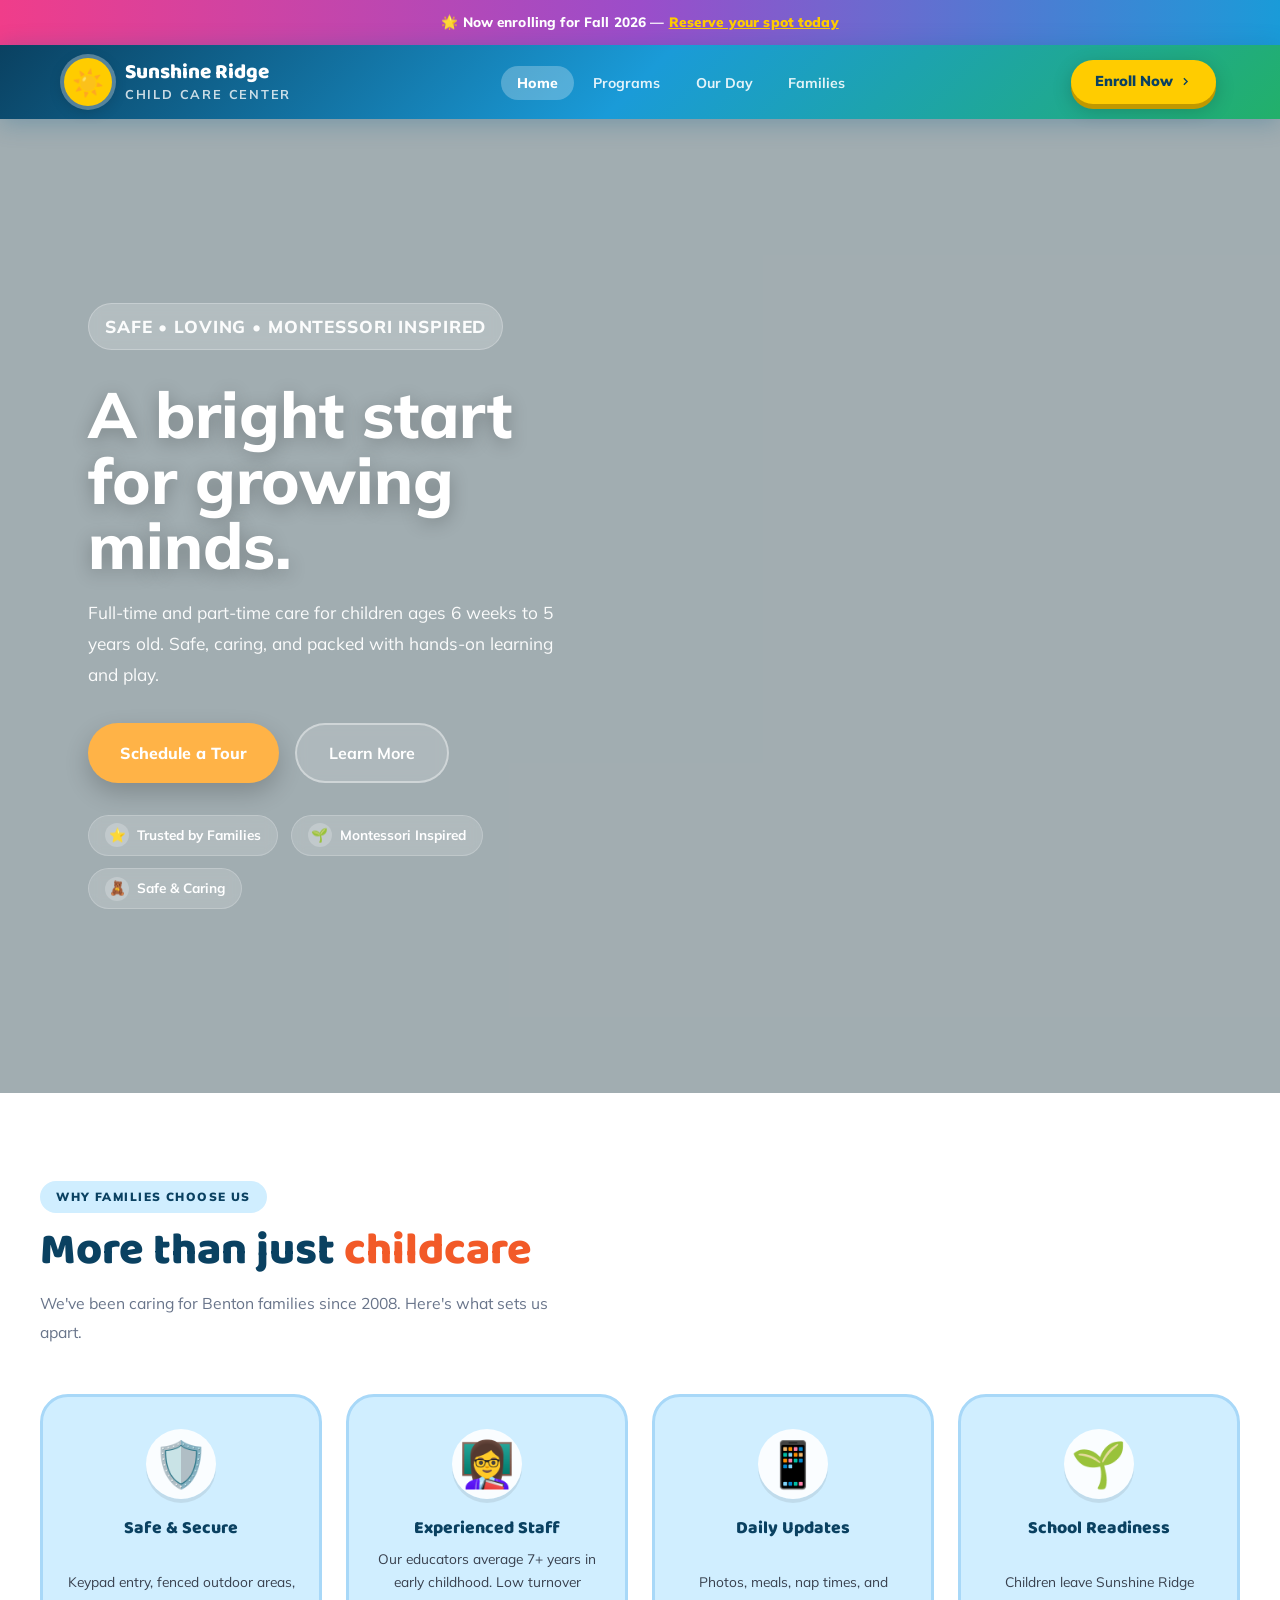
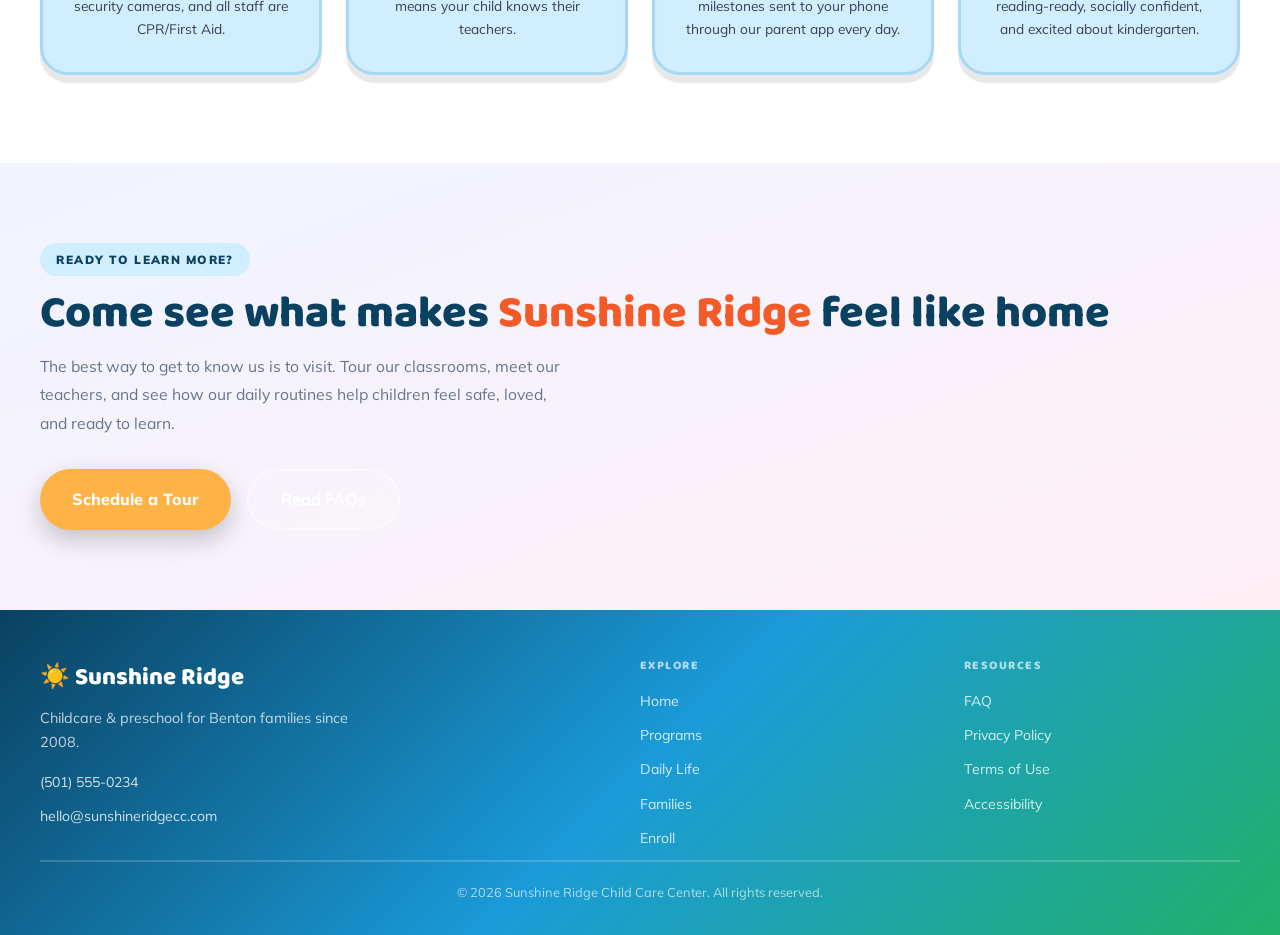
==== commit 80034ff1: "changed hero images and colors" ====
--- a/index.html
+++ b/index.html
@@ -63,68 +63,58 @@
     </header>
 
     <main id="main-content" tabindex="-1">
-      <!-- HERO -->
-      <section class="hero" aria-labelledby="hero-heading">
-        <div class="hero-inner">
-          <div>
-            <div
-              class="hero-eyebrow anim d1"
-              aria-label="Licensed and state-certified"
-            >
-            </div>
-            <h1 id="hero-heading" class="anim d2">
-              A joyful place to<br /><span>learn</span> play, and grow.
-            </h1>
-            <p class="hero-desc anim d3">
-              Our nurturing programs for ages 6 weeks to 5 years blend
-              play-based learning with Montessori-inspired activities that
-              encourage confidence, curiosity, and growth.
-            </p>
-            <div class="hero-btns anim d4">
-              <a href="enroll.html" class="btn-primary">
-                Schedule a Tour
-                <svg
-                  width="14"
-                  height="14"
-                  viewBox="0 0 24 24"
-                  fill="none"
-                  stroke="currentColor"
-                  stroke-width="2.5"
-                  aria-hidden="true"
-                  focusable="false"
-                >
-                  <path d="m9 18 6-6-6-6" />
-                </svg>
-              </a>
-              <a href="programs.html" class="btn-ghost">View Programs</a>
-            </div>
-            <div
-              class="hero-trust anim d4"
-              role="list"
-              aria-label="Quick highlights"
-            >
-              <div class="trust-chip" role="listitem">
-                <span class="trust-chip-icon" aria-hidden="true">✓</span>
-                Ages 6 weeks – 5 years
-              </div>
-              <div class="trust-chip" role="listitem">
-                <span class="trust-chip-icon" aria-hidden="true">✓</span>
-                4:1 ratio (infants)
-              </div>
-              <div class="trust-chip" role="listitem">
-                <span class="trust-chip-icon" aria-hidden="true">✓</span>
-                Hot meals included
-              </div>
-              <div class="trust-chip" role="listitem">
-                <span class="trust-chip-icon" aria-hidden="true">✓</span>
-                Open 6:30 am – 6 pm
-              </div>
-            </div>
-          </div>
-
-          
-        </div>
-      </section>
+<section class="hero-split">
+
+  <div class="hero-copy">
+
+    <p class="eyebrow">
+      Safe • Loving • Montessori Inspired
+    </p>
+
+    <h1>
+      A bright start for growing minds.
+    </h1>
+
+    <p>
+      Full-time and part-time care for children
+      ages 6 weeks to 5 years old. Safe, caring,
+      and packed with hands-on learning and play.
+    </p>
+
+    <div class="hero-btns">
+
+      <a href="#" class="btn-primary">
+        Schedule a Tour
+      </a>
+
+      <a href="#" class="btn-ghost">
+        Learn More
+      </a>
+
+    </div>
+
+    <div class="hero-trust">
+
+      <div class="trust-chip">
+        <span class="trust-chip-icon">⭐</span>
+        Trusted by Families
+      </div>
+
+      <div class="trust-chip">
+        <span class="trust-chip-icon">🌱</span>
+        Montessori Inspired
+      </div>
+
+      <div class="trust-chip">
+        <span class="trust-chip-icon">🧸</span>
+        Safe & Caring
+      </div>
+
+    </div>
+
+  </div>
+
+</section>
 
       <!-- WHY US -->
       <section class="why" aria-labelledby="why-heading">
--- a/assets/css/style.css
+++ b/assets/css/style.css
@@ -9,7 +9,7 @@
   --blue:       #1a9bd8;
   --blue-lt:    #45b8f0;
   --blue-pale:  #d0eeff;
-  --blue-deep:  #0d5f90;
+  --blue-deep:  #0a4161;
  
   /* Grass green — life, growth */
   --green:      #22b06a;
@@ -197,89 +197,260 @@
 .d3 { animation-delay: .34s; }
 .d4 { animation-delay: .48s; }
  
-/* ─── HERO ───────────────────────────────────────── */
-.hero {
-  background-image: url("https://images.unsplash.com/photo-1607081758728-78b82a34dc64?q=80&w=1740&auto=format&fit=crop&ixlib=rb-4.1.0&ixid=M3wxMjA3fDB8MHxwaG90by1wYWdlfHx8fGVufDB8fHx8fA%3D%3D");
-
-  background-size:cover;
+/* ───────────────── HERO SPLIT ───────────────── */
+
+.hero-split {
+  min-height: 85vh;
+  position: relative;
+  overflow: hidden;
+
+  display: flex;
+  align-items: center;
+
+  background-image: url("https://images.unsplash.com/photo-1575881737088-a5a2bbf44e85?q=80&w=1548&auto=format&fit=crop&ixlib=rb-4.1.0&ixid=M3wxMjA3fDB8MHxwaG90by1wYWdlfHx8fGVufDB8fHx8fA%3D%3D");
+  background-size: cover;
   background-position: center;
   background-repeat: no-repeat;
-
-  min-height: 80vh;
-  padding: 6rem 1.5rem;
-
+}
+
+.hero-split::before {
+  content: "";
+  position: absolute;
+  inset: 0;
+  background: rgba(10, 40, 60, .38);
+  z-index: 1;
+}
+
+.hero-copy {
   position: relative;
-  overflow: hidden;
-}
-/* Big decorative blobs */
-.hero::before {
-  content: '';
-  position: absolute; top: -120px; right: -80px;
-  width: 460px; height: 460px;
-  background: radial-gradient(circle, rgba(255,204,0,.28) 0%, transparent 68%);
-  border-radius: 50%; pointer-events: none;
-  animation: float 6s ease-in-out infinite;
-}
-.hero::after {
-  content: '';
-  position: absolute; bottom: 0; left: 0; right: 0; height: 80px;
-  background: var(--bg);
-  clip-path: ellipse(55% 100% at 50% 100%);
-  pointer-events: none;
-}
-.hero-inner {
-  max-width: 1200px; margin: 0 auto;
-  display: grid; grid-template-columns: 1fr 1fr;
-  gap: 3rem; align-items: center; position: relative;
-}
-
-h1 {
-  font-family: var(--font-head);
-  font-size: clamp(2.6rem, 4.8vw, 4.2rem);
-  font-weight: 800; line-height: 1.06; color: var(--blue-deep);
+  z-index: 2;
+
+  max-width: 580px;
+  padding: 6rem 4rem;
+  color: white;
+}
+
+.hero-copy h1 {
+  color: white;
+  font-size: clamp(2.8rem, 5vw, 4.5rem);
+  line-height: 1.05;
+  text-shadow: 0 4px 18px rgba(0,0,0,.25);
+}
+
+.hero-copy p {
+  color: rgba(255,255,255,.95);
+  max-width: 500px;
+}
+/* HERO CONTENT */
+
+.hero-copy {
+  position: relative;
+  z-index: 2;
+
+  max-width: 620px;
+
+  padding: 6rem 4rem;
+
+  color: white;
+}
+
+/* small top label */
+.eyebrow {
+  display: inline-block;
+
+  margin-bottom: 1rem;
+
+  padding: .45rem 1rem;
+
+  border-radius: 999px;
+
+  background: rgba(255,255,255,.18);
+
+  backdrop-filter: blur(6px);
+
+  border: 1px solid rgba(255,255,255,.25);
+
+  color: white;
+
+  font-size: .85rem;
+  font-weight: 700;
+  letter-spacing: .04em;
+  text-transform: uppercase;
+}
+
+.hero-copy h1 {
+  color: white;
+
+  font-size: clamp(3rem, 5vw, 5rem);
+
+  font-weight: 800;
+
+  line-height: 1.02;
+
   margin-bottom: 1.2rem;
-}
-h1 span { color: var(--coral); }
-.hero-desc {
-  font-size: 1.06rem; color: var(--text-mid);
-  max-width: 480px; margin-bottom: 2.2rem; line-height: 1.82;
-}
-.hero-btns { display: flex; gap: 1rem; flex-wrap: wrap; }
+
+  text-shadow:
+    0 4px 18px rgba(0,0,0,.25);
+}
+
+.hero-copy p {
+  color: rgba(255,255,255,.95);
+
+  max-width: 520px;
+
+  font-size: 1.08rem;
+
+  line-height: 1.8;
+
+  margin-bottom: 2rem;
+}
+
+/* BUTTONS */
+
+.hero-btns {
+  display: flex;
+  gap: 1rem;
+  flex-wrap: wrap;
+}
+
 .btn-primary {
-  display: inline-flex; align-items: center; gap: .5rem;
-  padding: .9rem 2.2rem; background: var(--coral-lt); color: #030303;
-  font-family: var(--font-body); font-size: 1rem; font-weight: 900;
-  border: none; border-radius: var(--r-pill); cursor: pointer; min-height: 54px;
-  transition: background .2s, transform .2s, box-shadow .2s; text-decoration: none;
-  box-shadow: 0 6px 0 var(--coral-deep), 0 8px 22px rgba(242,90,40,.35);
-}
-.btn-primary:hover { background: var(--coral-lt); transform: translateY(-4px); box-shadow: 0 10px 0 var(--coral-deep), 0 14px 30px rgba(242,90,40,.4); }
-.btn-primary:active { transform: translateY(2px); box-shadow: 0 2px 0 var(--coral-deep); }
+  display: inline-flex;
+  align-items: center;
+  justify-content: center;
+
+  min-height: 56px;
+
+  padding: .95rem 2rem;
+
+  border-radius: 999px;
+
+  background: #ffb347;
+
+  color: white;
+
+  text-decoration: none;
+
+  font-weight: 800;
+
+  box-shadow:
+    0 10px 24px rgba(0,0,0,.2);
+
+  transition:
+    transform .2s ease,
+    background .2s ease;
+}
+
+.btn-primary:hover {
+  transform: translateY(-4px);
+
+  background: #ff9c33;
+}
+
 .btn-ghost {
-  display: inline-flex; align-items: center; gap: .5rem;
-  padding: .9rem 2.2rem; background: #fff; color: var(--blue-deep);
-  font-family: var(--font-body); font-size: 1rem; font-weight: 800;
-  border: 3px solid var(--blue-pale); border-radius: var(--r-pill); cursor: pointer; min-height: 54px;
-  transition: background .2s, transform .2s, box-shadow .2s; text-decoration: none;
-  box-shadow: 0 5px 0 var(--blue-pale), 0 6px 18px rgba(26,155,216,.15);
-}
-.btn-ghost:hover { background: var(--blue-pale); transform: translateY(-3px); box-shadow: 0 8px 0 var(--blue-pale), 0 12px 24px rgba(26,155,216,.2); }
-.btn-ghost:active { transform: translateY(1px); box-shadow: 0 2px 0 var(--blue-pale); }
- 
-.hero-trust { display: flex; gap: 1rem; flex-wrap: wrap; margin-top: 2rem; }
+  display: inline-flex;
+  align-items: center;
+  justify-content: center;
+
+  min-height: 56px;
+
+  padding: .95rem 2rem;
+
+  border-radius: 999px;
+
+  background: rgba(255,255,255,.14);
+
+  border: 2px solid rgba(255,255,255,.4);
+
+  backdrop-filter: blur(6px);
+
+  color: white;
+
+  text-decoration: none;
+
+  font-weight: 700;
+
+  transition:
+    transform .2s ease,
+    background .2s ease;
+}
+
+.btn-ghost:hover {
+  transform: translateY(-4px);
+
+  background: rgba(255,255,255,.22);
+}
+
+/* TRUST CHIPS */
+
+.hero-trust {
+  display: flex;
+  flex-wrap: wrap;
+
+  gap: .8rem;
+
+  margin-top: 2rem;
+}
+
 .trust-chip {
-  display: flex; align-items: center; gap: .4rem;
-  font-size: .82rem; font-weight: 800; color: var(--text-mid);
-  background: #fff; padding: .35rem 1rem; border-radius: var(--r-pill);
-  border: 2.5px solid var(--green-pale);
-  box-shadow: 0 3px 0 var(--green-pale);
-}
+  display: flex;
+  align-items: center;
+  gap: .5rem;
+
+  padding: .45rem 1rem;
+
+  border-radius: 999px;
+
+  background: rgba(255,255,255,.16);
+
+  backdrop-filter: blur(6px);
+
+  border: 1px solid rgba(255,255,255,.2);
+
+  color: white;
+
+  font-size: .85rem;
+  font-weight: 700;
+}
+
 .trust-chip-icon {
-  width: 22px; height: 22px; border-radius: 50%;
-  background: var(--green-pale);
-  display: flex; align-items: center; justify-content: center; font-size: .8rem;
-}
- 
+  display: flex;
+  align-items: center;
+  justify-content: center;
+
+  width: 24px;
+  height: 24px;
+
+  border-radius: 50%;
+
+  background: rgba(255,255,255,.22);
+}
+
+/* MOBILE */
+
+@media (max-width: 768px) {
+
+  .hero-split {
+    min-height: auto;
+  }
+
+  .hero-copy {
+    padding: 5rem 1.5rem;
+  }
+
+  .hero-copy h1 {
+    font-size: clamp(2.5rem, 10vw, 4rem);
+  }
+
+  .hero-btns {
+    flex-direction: column;
+    align-items: stretch;
+  }
+
+  .btn-primary,
+  .btn-ghost {
+    width: 100%;
+  }
+}
 /* ─── SECTION COMMON ─────────────────────────────── */
 section { padding: 5.5rem 1.5rem; }
 .section-inner { max-width: 1200px; margin: 0 auto; }
@@ -320,20 +491,34 @@
 .why-card {
   border: 3px solid var(--border);
   border-radius: var(--r-lg);
+
   padding: 2rem 1.5rem;
+
   text-align: center;
+
   box-shadow: var(--shadow-fun);
-  min-height: 260px;
 
   display: flex;
   flex-direction: column;
+
   align-items: center;
-  justify-content: flex-start;
+
+  height: 100%;
 
   transition:
     box-shadow .25s,
     transform .28s cubic-bezier(.34,1.56,.64,1),
     border-color .2s;
+}
+
+.why-card p {
+  font-size: .86rem;
+
+  color: var(--text-mid);
+
+  line-height: 1.7;
+
+  margin-top: auto;
 }
 
 .why-card:hover {
@@ -359,7 +544,135 @@
 .why-card p  { font-size: .86rem; color: var(--text-mid); line-height: 1.7; }
  
 /* ─── PROGRAMS ───────────────────────────────────── */
-.programs { background: linear-gradient(160deg, #f0f4ff 0%, #fff0f6 50%, #f0fff6 100%); }
+.programs-header {
+  min-height: 60vh;
+
+  position: relative;
+  overflow: hidden;
+
+  display: flex;
+  align-items: center;
+  justify-content: center;
+
+  text-align: center;
+
+  padding: 5rem 1.5rem;
+
+  background-image:
+    url("https://images.pexels.com/photos/8422170/pexels-photo-8422170.jpeg?_gl=1*1qzhr6d*_ga*OTM1NTA0MDYuMTc3NjQ1MjI4OA..*_ga_8JE65Q40S6*czE3NzgxOTc1ODAkbzMkZzEkdDE3NzgxOTc5NzUkajM2JGwwJGgw");
+
+  background-size: cover;
+  background-position: center;
+  background-repeat: no-repeat;
+}
+
+/* warm overlay */
+
+.programs-header::before {
+  content: "";
+
+  position: absolute;
+  inset: 0;
+
+  background:
+    linear-gradient(
+      rgba(70, 98, 255, 0.72),
+      rgba(60, 174, 255, 0.65)
+    );
+
+  z-index: 1;
+}
+
+/* soft glow */
+
+.programs-header::after {
+  content: "";
+
+  position: absolute;
+
+  width: 500px;
+  height: 500px;
+
+  border-radius: 50%;
+
+  background:
+    rgba(255,255,255,.18);
+
+  filter: blur(30px);
+
+  top: -160px;
+  right: -120px;
+
+  z-index: 1;
+}
+
+/* content */
+
+.programs-header-inner {
+  position: relative;
+  z-index: 2;
+
+  max-width: 760px;
+}
+
+/* eyebrow */
+
+.eyebrow {
+  display: inline-block;
+
+  margin-bottom: 1rem;
+
+  padding: .45rem 1rem;
+
+  border-radius: 999px;
+
+  background: rgba(255,255,255,.2);
+
+  border: 1px solid rgba(255,255,255,.25);
+
+  backdrop-filter: blur(6px);
+
+  color: white;
+
+  font-size: .85rem;
+  font-weight: 800;
+
+  letter-spacing: .05em;
+  text-transform: uppercase;
+}
+
+/* heading */
+
+.programs-header h1 {
+  font-size: clamp(2.8rem, 5vw, 4.8rem);
+
+  line-height: 1.02;
+
+  margin-bottom: 1rem;
+
+  color: white;
+
+  text-shadow:
+    0 4px 18px rgba(0,0,0,.22);
+}
+
+.programs-header h1 span {
+  color: #fff3cf;
+}
+
+/* description */
+
+.programs-header-desc {
+  max-width: 620px;
+
+  margin: 0 auto;
+
+  font-size: 1.08rem;
+
+  line-height: 1.8;
+
+  color: rgba(255,255,255,.96);
+}
 .programs-grid { display: grid; grid-template-columns: repeat(3, 1fr); gap: 2rem; margin-top: 2.5rem; }
 .prog-card {
   background: #fff; border-radius: var(--r-xl); overflow: hidden;
@@ -402,7 +715,7 @@
   border: 3px solid; cursor: pointer; min-height: 46px;
   transition: background .2s, color .2s, transform .2s, box-shadow .2s; text-decoration: none;
 }
-.infants .btn-prog   { border-color: var(--blue-deep);   color: var(--blue-deep);   box-shadow: 0 4px 0 var(--blue-deep); }
+.infants .btn-prog   { border-color: var(--blue-deep);   color: var();   box-shadow: 0 4px 0 var(--blue-deep); }
 .infants .btn-prog:hover  { background: var(--blue);   color: #fff; transform: translateY(-2px); }
 .toddlers .btn-prog  { border-color: var(--purple-deep);  color: var(--purple-deep); box-shadow: 0 4px 0 var(--purple-deep); }
 .toddlers .btn-prog:hover { background: var(--purple);  color: #fff; transform: translateY(-2px); }
@@ -441,10 +754,10 @@
   transition: border-color .2s, transform .22s, box-shadow .2s;
   box-shadow: 0 4px 0 rgba(0,0,0,.06);
 }
-.pillar:nth-child(1) { background: var(--blue-pale);   border-color: #a8d8f8; }
-.pillar:nth-child(2) { background: var(--green-pale);  border-color: #88e0b8; }
-.pillar:nth-child(3) { background: var(--purple-pale); border-color: #c8a8f0; }
-.pillar:nth-child(4) { background: var(--sun-pale);    border-color: #f0d870; }
+.pillar:nth-child(1) { background: var(--blue-pale);   border-color: #c2e6fd; }
+.pillar:nth-child(2) { background: var(--green-pale);  border-color: #a8dfc6; }
+.pillar:nth-child(3) { background: var(--purple-pale); border-color: #dbc8f3; }
+.pillar:nth-child(4) { background: var(--sun-pale);    border-color: #f7f0d3; }
 .pillar:hover { transform: translateY(-3px); box-shadow: 0 8px 0 rgba(0,0,0,.07), var(--shadow-sm); }
 .pillar-icon {
   font-size: 1.6rem; flex-shrink: 0; width: 44px; height: 44px;
@@ -471,6 +784,136 @@
 .m-sub   { font-size: .74rem; color: var(--text-muted); margin-top: .2rem; font-weight: 700; }
  
 /* ─── DAILY SCHEDULE ─────────────────────────────── */
+.day-hero {
+  min-height: 60vh;
+
+  position: relative;
+  overflow: hidden;
+
+  display: flex;
+  align-items: center;
+  justify-content: center;
+
+  text-align: center;
+
+  padding: 5rem 1.5rem;
+
+  background-image:
+    url("https://images.unsplash.com/photo-1516627145497-ae6968895b74?q=80&w=1600&auto=format&fit=crop");
+
+  background-size: cover;
+  background-position: center;
+  background-repeat: no-repeat;
+}
+
+/* warm overlay */
+
+.day-hero::before {
+  content: "";
+
+  position: absolute;
+  inset: 0;
+
+  background:
+    linear-gradient(
+      rgba(173, 128, 61, 0.68),
+      rgba(214, 121, 60, 0.62)
+    );
+
+  z-index: 1;
+}
+
+/* soft glow */
+
+.day-hero::after {
+  content: "";
+
+  position: absolute;
+
+  width: 520px;
+  height: 520px;
+
+  border-radius: 50%;
+
+  background:
+    rgba(255,255,255,.16);
+
+  filter: blur(32px);
+
+  top: -180px;
+  left: -100px;
+
+  z-index: 1;
+}
+
+/* content */
+
+.day-hero-inner {
+  position: relative;
+  z-index: 2;
+
+  max-width: 760px;
+}
+
+/* eyebrow */
+
+.day-hero .eyebrow {
+  display: inline-block;
+
+  margin-bottom: 1rem;
+
+  padding: .45rem 1rem;
+
+  border-radius: 999px;
+
+  background: rgba(255,255,255,.2);
+
+  border: 1px solid rgba(255,255,255,.25);
+
+  backdrop-filter: blur(6px);
+
+  color: white;
+
+  font-size: .85rem;
+  font-weight: 800;
+
+  letter-spacing: .05em;
+  text-transform: uppercase;
+}
+
+/* heading */
+
+.day-hero h1 {
+  font-size: clamp(2.8rem, 5vw, 4.8rem);
+
+  line-height: 1.02;
+
+  margin-bottom: 1rem;
+
+  color: white;
+
+  text-shadow:
+    0 4px 18px rgba(0,0,0,.22);
+}
+
+.day-hero h1 span {
+  color: #126aa1;
+}
+
+/* description */
+
+.day-hero-desc {
+  max-width: 620px;
+
+  margin: 0 auto;
+
+  font-size: 1.08rem;
+
+  line-height: 1.8;
+
+  color: rgba(255,255,255,.96);
+}
+
 .schedule { background: linear-gradient(160deg, #fff0f8 0%, #f0f8ff 100%); }
 .schedule-inner { display: grid; grid-template-columns: 1fr 1fr; gap: 4.5rem; align-items: start; }
 .sched-list { display: flex; flex-direction: column; gap: 0; }
@@ -534,11 +977,141 @@
 .stat-box:nth-child(3) { background: var(--purple-pale); border-color: #c8a8f0; }
 .stat-box:nth-child(4) { background: var(--coral-pale);  border-color: #f0a888; }
 .stat-num   { font-family: var(--font-head); font-size: 2.2rem; font-weight: 900; color: var(--blue-deep); line-height: 1; }
-.stat-label { font-size: .75rem; color: var(--text-muted); font-weight: 800; margin-top: .3rem; }
+.stat-label { font-size: .75rem; color: var(--text); font-weight: 800; margin-top: .3rem; }
  
 /* ─── TESTIMONIALS ───────────────────────────────── */
 .testimonials { background: #fff; }
 .testi-grid { display: grid; grid-template-columns: repeat(3, 1fr); gap: 1.6rem; margin-top: 2.8rem; }
+.families-hero {
+  min-height: 60vh;
+
+  position: relative;
+  overflow: hidden;
+
+  display: flex;
+  align-items: center;
+  justify-content: center;
+
+  text-align: center;
+
+  padding: 5rem 1.5rem;
+
+  background-image:
+    url("https://images.pexels.com/photos/8422248/pexels-photo-8422248.jpeg?_gl=1*trvmc3*_ga*OTM1NTA0MDYuMTc3NjQ1MjI4OA..*_ga_8JE65Q40S6*czE3NzgxOTc1ODAkbzMkZzEkdDE3NzgxOTk1MzQkajQ5JGwwJGgw");
+
+  background-size: cover;
+  background-position: center 10%;
+  background-repeat: no-repeat;
+}
+
+/* soft overlay */
+
+.families-hero::before {
+  content: "";
+
+  position: absolute;
+  inset: 0;
+
+  background:
+    linear-gradient(
+      rgba(255,170,120,.68),
+      rgba(255,120,120,.58)
+    );
+
+  z-index: 1;
+}
+
+/* glow */
+
+.families-hero::after {
+  content: "";
+
+  position: absolute;
+
+  width: 520px;
+  height: 520px;
+
+  border-radius: 50%;
+
+  background:
+    rgba(255,255,255,.14);
+
+  filter: blur(34px);
+
+  bottom: -180px;
+  right: -100px;
+
+  z-index: 1;
+}
+
+/* content */
+
+.families-hero-inner {
+  position: relative;
+  z-index: 2;
+
+  max-width: 760px;
+}
+
+/* eyebrow */
+
+.families-hero .eyebrow {
+  display: inline-block;
+
+  margin-bottom: 1rem;
+
+  padding: .45rem 1rem;
+
+  border-radius: 999px;
+
+  background: rgba(255,255,255,.2);
+
+  border: 1px solid rgba(255,255,255,.25);
+
+  backdrop-filter: blur(6px);
+
+  color: white;
+
+  font-size: .85rem;
+  font-weight: 800;
+
+  letter-spacing: .05em;
+  text-transform: uppercase;
+}
+
+/* heading */
+
+.families-hero h1 {
+  font-size: clamp(2.8rem, 5vw, 4.8rem);
+
+  line-height: 1.02;
+
+  margin-bottom: 1rem;
+
+  color: white;
+
+  text-shadow:
+    0 4px 18px rgba(0,0,0,.22);
+}
+
+.families-hero h1 span {
+  color: #fff1d6;
+}
+
+/* description */
+
+.families-hero-desc {
+  max-width: 620px;
+
+  margin: 0 auto;
+
+  font-size: 1.08rem;
+
+  line-height: 1.8;
+
+  color: rgba(255,255,255,.96);
+}
+
 .testi-card {
   border: 3px solid; border-radius: var(--r-xl); padding: 1.85rem;
   box-shadow: var(--shadow-fun); position: relative;
@@ -589,7 +1162,7 @@
 .meal-card:nth-child(4) { background: var(--pink-pale);  border-color: #f8a8cc; }
 .meal-emoji { font-size: 2.6rem; display: block; margin-bottom: .55rem; }
 .meal-name  { font-family: var(--font-head); font-size: 1rem; font-weight: 800; color: var(--blue-deep); }
-.meal-desc  { font-size: .77rem; color: var(--text-muted); margin-top: .25rem; line-height: 1.55; font-weight: 700; }
+.meal-desc  { font-size: .77rem; color: var(--text); margin-top: .25rem; line-height: 1.55; font-weight: 700; }
 .meals-text .section-sub { max-width: none; }
 .meal-highlights { display: flex; flex-direction: column; gap: .8rem; margin-top: 1.6rem; }
 .meal-hl { display: flex; align-items: center; gap: .7rem; font-size: .92rem; font-weight: 800; color: var(--text-mid); }
@@ -603,6 +1176,135 @@
 /* ─── ENROLLMENT FORM ────────────────────────────── */
 .enrollment { background: #fff; }
 .enrollment-inner { display: grid; grid-template-columns: 1fr 1.15fr; gap: 5rem; align-items: start; }
+.contact-hero {
+  min-height: 60vh;
+
+  position: relative;
+  overflow: hidden;
+
+  display: flex;
+  align-items: center;
+  justify-content: center;
+
+  text-align: center;
+
+  padding: 5rem 1.5rem;
+
+  background-image:
+    url("https://images.pexels.com/photos/8422260/pexels-photo-8422260.jpeg?_gl=1*b5i2g7*_ga*OTM1NTA0MDYuMTc3NjQ1MjI4OA..*_ga_8JE65Q40S6*czE3NzgxOTc1ODAkbzMkZzEkdDE3NzgxOTk4ODQkajU5JGwwJGgw");
+
+  background-size: cover;
+  background-position: center 25%;
+  background-repeat: no-repeat;
+}
+
+/* overlay */
+
+.contact-hero::before {
+  content: "";
+
+  position: absolute;
+  inset: 0;
+
+  background:
+    linear-gradient(
+      rgba(255,170,90,.68),
+      rgba(255,130,90,.58)
+    );
+
+  z-index: 1;
+}
+
+/* glow */
+
+.contact-hero::after {
+  content: "";
+
+  position: absolute;
+
+  width: 520px;
+  height: 520px;
+
+  border-radius: 50%;
+
+  background:
+    rgba(255,255,255,.14);
+
+  filter: blur(34px);
+
+  top: -180px;
+  right: -100px;
+
+  z-index: 1;
+}
+
+/* content */
+
+.contact-hero-inner {
+  position: relative;
+  z-index: 2;
+
+  max-width: 760px;
+}
+
+/* eyebrow */
+
+.contact-hero .eyebrow {
+  display: inline-block;
+
+  margin-bottom: 1rem;
+
+  padding: .45rem 1rem;
+
+  border-radius: 999px;
+
+  background: rgba(255,255,255,.2);
+
+  border: 1px solid rgba(255,255,255,.25);
+
+  backdrop-filter: blur(6px);
+
+  color: white;
+
+  font-size: .85rem;
+  font-weight: 800;
+
+  letter-spacing: .05em;
+  text-transform: uppercase;
+}
+
+/* heading */
+
+.contact-hero h1 {
+  font-size: clamp(2.8rem, 5vw, 4.8rem);
+
+  line-height: 1.02;
+
+  margin-bottom: 1rem;
+
+  color: white;
+
+  text-shadow:
+    0 4px 18px rgba(0,0,0,.22);
+}
+
+.contact-hero h1 span {
+  color: #fff3cf;
+}
+
+/* description */
+
+.contact-hero-desc {
+  max-width: 620px;
+
+  margin: 0 auto;
+
+  font-size: 1.08rem;
+
+  line-height: 1.8;
+
+  color: rgba(255,255,255,.96);
+}
 .enroll-steps { display: flex; flex-direction: column; gap: 1.3rem; margin-top: 2rem; }
 .enroll-step  { display: flex; gap: 1rem; align-items: flex-start; }
 .step-num {
@@ -849,8 +1551,87 @@
   .footer-tagline {
     margin-left: auto;
     margin-right: auto;
-  }
-}
+  } 
+  .hero-split {
+    min-height: auto;
+  }
+
+  .hero-copy {
+    padding: 5rem 1.5rem;
+  }
+
+  .hero-copy h1 {
+    font-size: clamp(2.5rem, 10vw, 4rem);
+  }
+
+  .hero-btns {
+    flex-direction: column;
+    align-items: stretch;
+  }
+
+  .btn-primary,
+  .btn-ghost {
+    width: 100%;
+  }
+    .programs-header {
+    min-height: 50vh;
+
+    padding: 4rem 1.25rem;
+  }
+
+  .programs-header h1 {
+    font-size: clamp(2.3rem, 10vw, 4rem);
+  }
+
+  .programs-header-desc {
+    font-size: 1rem;
+  }
+
+  .day-hero {
+    min-height: 50vh;
+
+    padding: 4rem 1.25rem;
+  }
+
+  .day-hero h1 {
+    font-size: clamp(2.3rem, 10vw, 4rem);
+  }
+
+  .day-hero-desc {
+    font-size: 1rem;
+  }
+
+  .families-hero {
+    min-height: 50vh;
+
+    padding: 4rem 1.25rem;
+  }
+
+  .families-hero h1 {
+    font-size: clamp(2.3rem, 10vw, 4rem);
+  }
+
+  .families-hero-desc {
+    font-size: 1rem;
+  }
+   .contact-hero {
+    min-height: 50vh;
+
+    padding: 4rem 1.25rem;
+  }
+
+  .contact-hero h1 {
+    font-size: clamp(2.3rem, 10vw, 4rem);
+  }
+
+  .contact-hero-desc {
+    font-size: 1rem;
+  }
+}
+
+
+
+ 
 @media (max-width: 600px) {
   section { padding: 3.75rem 1.1rem; }
   nav { padding: 0 1.1rem; }
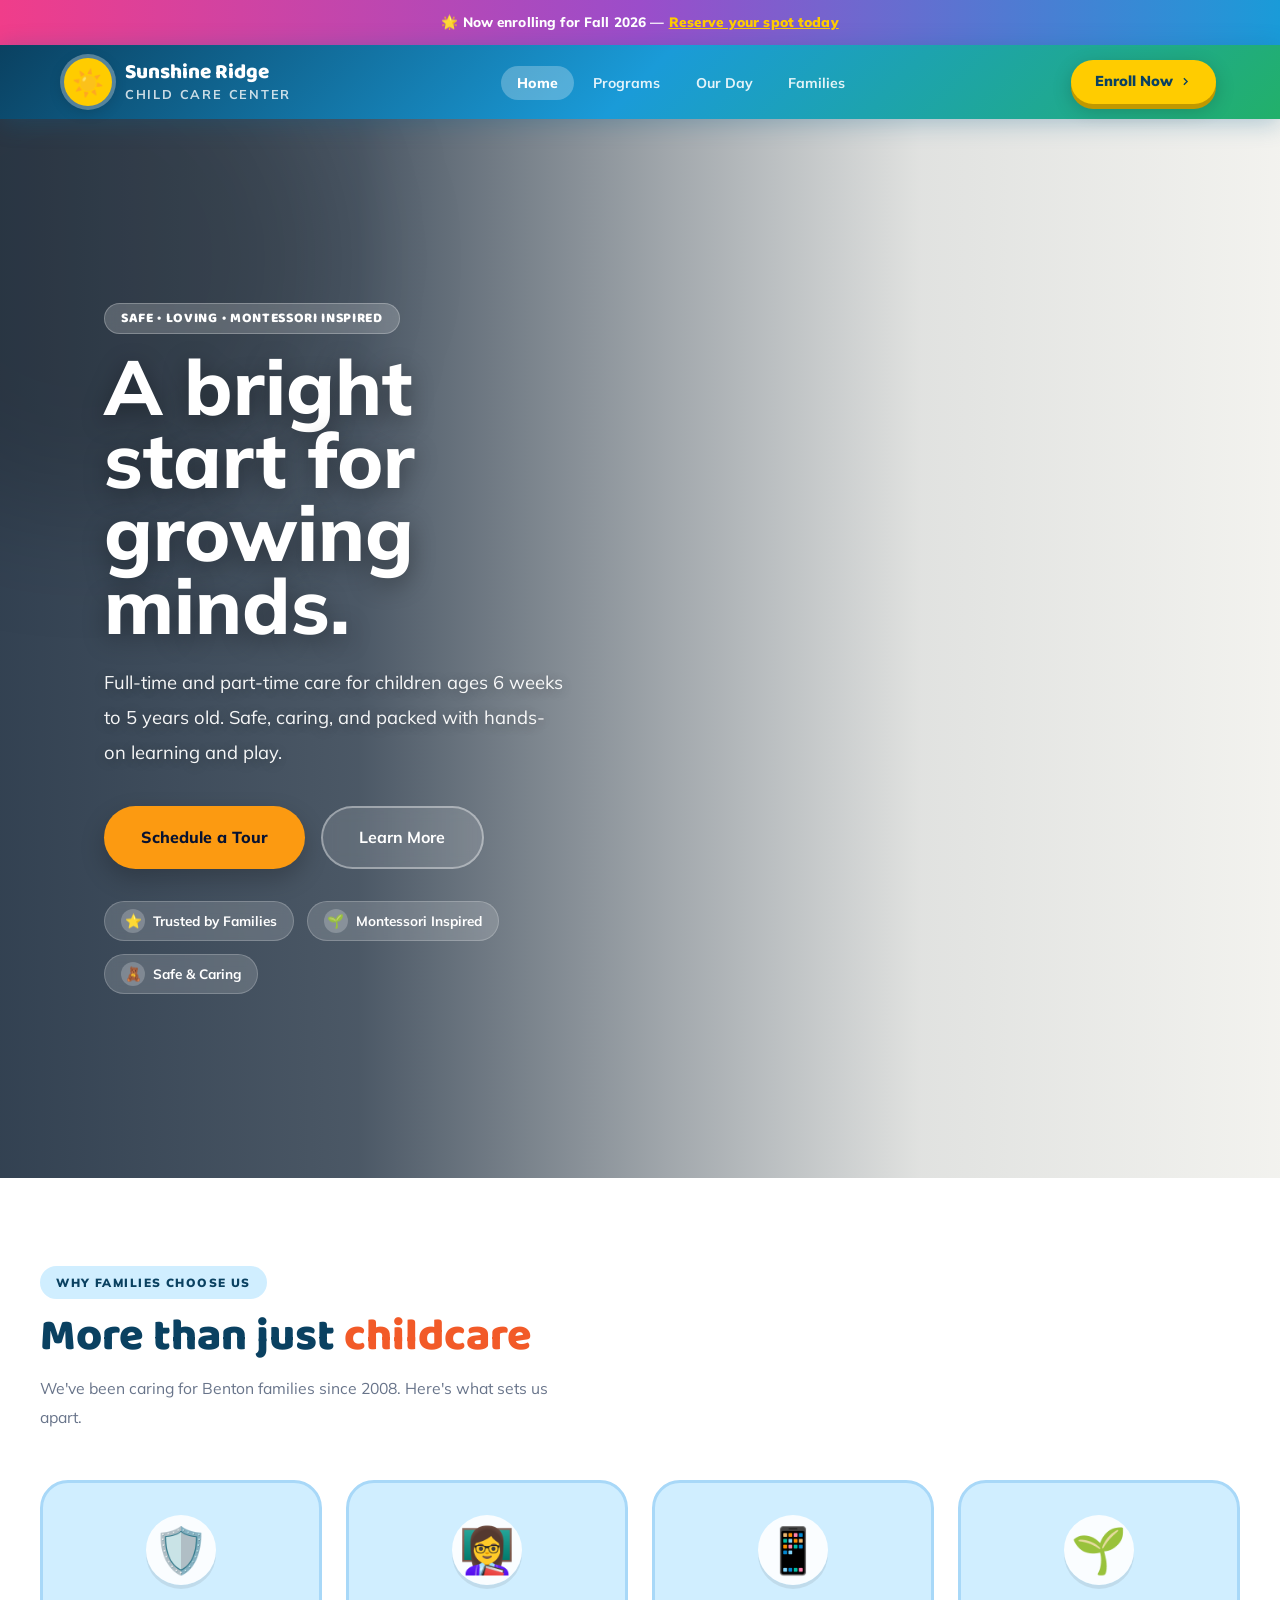
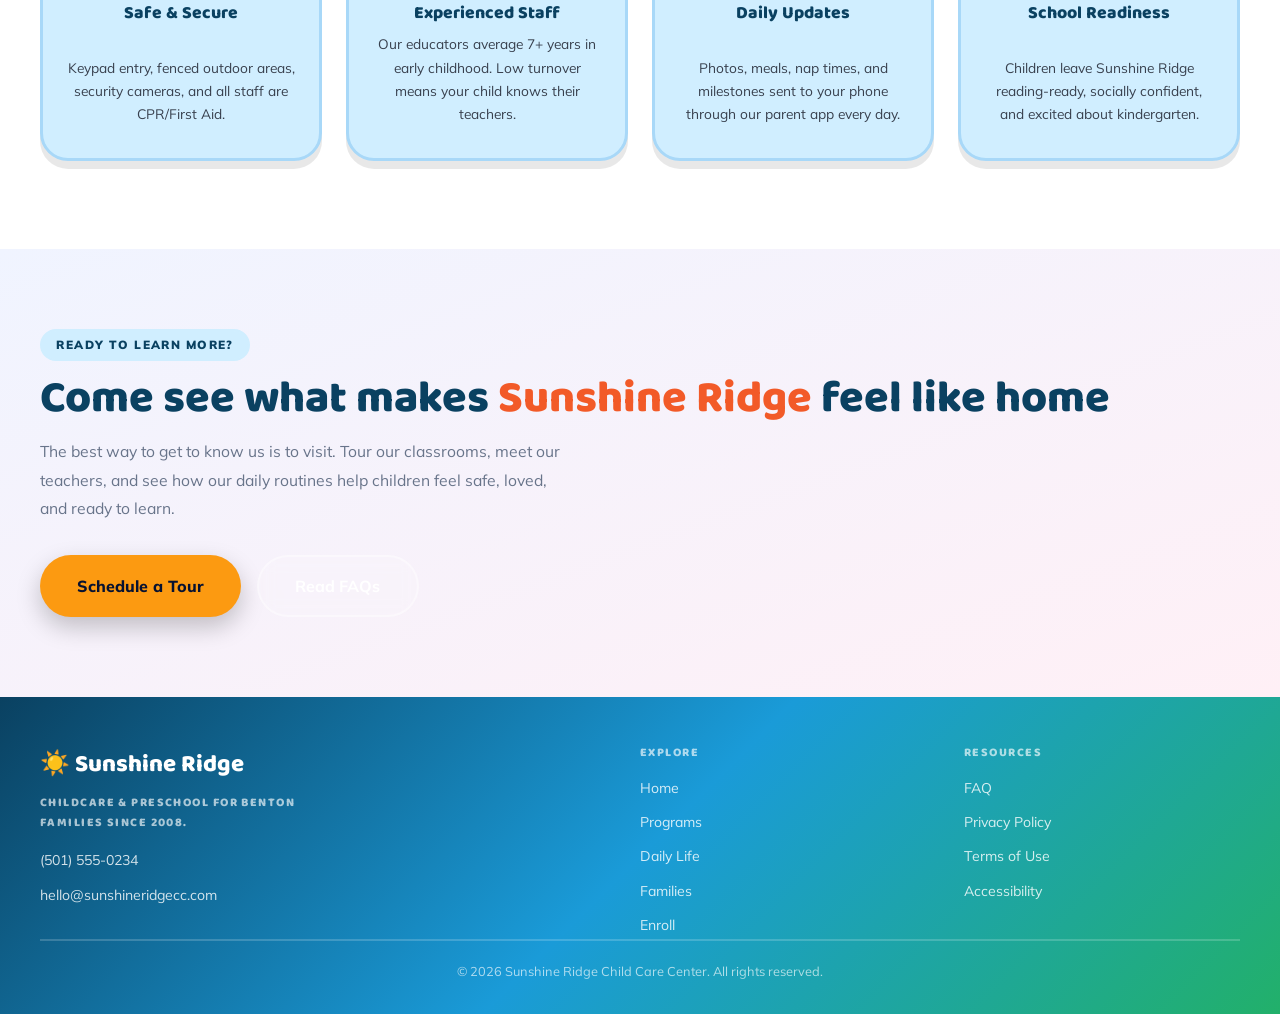
==== commit 3160be0a: "fixed accessibility issues" ====
--- a/index.html
+++ b/index.html
@@ -67,9 +67,9 @@
 
   <div class="hero-copy">
 
-    <p class="eyebrow">
+    <h2 class="eyebrow">
       Safe • Loving • Montessori Inspired
-    </p>
+    </h2>
 
     <h1>
       A bright start for growing minds.
@@ -207,9 +207,9 @@
       <div class="footer-column">
         <p class="footer-brand">☀️ Sunshine Ridge</p>
 
-        <p class="footer-tagline">
+        <h3 class="footer-tagline">
           Childcare & preschool for Benton families since 2008.
-        </p>
+        </h3>
 
         <div class="footer-contact">
           <a href="tel:+15015550234">(501) 555-0234</a>
--- a/assets/css/style.css
+++ b/assets/css/style.css
@@ -197,119 +197,157 @@
 .d3 { animation-delay: .34s; }
 .d4 { animation-delay: .48s; }
  
-/* ───────────────── HERO SPLIT ───────────────── */
+/* ───────────────── HERO ───────────────── */
 
 .hero-split {
   min-height: 85vh;
+
   position: relative;
   overflow: hidden;
 
   display: flex;
   align-items: center;
 
-  background-image: url("https://images.unsplash.com/photo-1575881737088-a5a2bbf44e85?q=80&w=1548&auto=format&fit=crop&ixlib=rb-4.1.0&ixid=M3wxMjA3fDB8MHxwaG90by1wYWdlfHx8fGVufDB8fHx8fA%3D%3D");
+  background-image:
+    url("https://images.unsplash.com/photo-1575881737088-a5a2bbf44e85?q=80&w=1548&auto=format&fit=crop");
+
   background-size: cover;
   background-position: center;
   background-repeat: no-repeat;
 }
 
+/* darker left-side gradient */
+
 .hero-split::before {
   content: "";
+
   position: absolute;
   inset: 0;
-  background: rgba(10, 40, 60, .38);
+
+  background:
+    linear-gradient(
+      90deg,
+      rgba(6,24,45,.82) 0%,
+      rgba(6,24,45,.72) 28%,
+      rgba(6,24,45,.38) 52%,
+      rgba(6,24,45,.12) 72%,
+      rgba(6,24,45,.05) 100%
+    );
+
   z-index: 1;
 }
+
+/* subtle blur glow */
+
+.hero-split::after {
+  content: "";
+
+  position: absolute;
+
+  width: 520px;
+  height: 520px;
+
+  border-radius: 50%;
+
+  background:
+    rgba(0,0,0,.18);
+
+  filter: blur(60px);
+
+  top: -120px;
+  left: -180px;
+
+  z-index: 1;
+}
+
+/* ───────────────── HERO CONTENT ───────────────── */
 
 .hero-copy {
   position: relative;
   z-index: 2;
 
-  max-width: 580px;
-  padding: 6rem 4rem;
+  max-width: 620px;
+
+  padding: 6rem 5rem;
+
   color: white;
 }
 
-.hero-copy h1 {
-  color: white;
-  font-size: clamp(2.8rem, 5vw, 4.5rem);
-  line-height: 1.05;
-  text-shadow: 0 4px 18px rgba(0,0,0,.25);
-}
-
-.hero-copy p {
-  color: rgba(255,255,255,.95);
-  max-width: 500px;
-}
-/* HERO CONTENT */
-
-.hero-copy {
-  position: relative;
-  z-index: 2;
-
-  max-width: 620px;
-
-  padding: 6rem 4rem;
-
-  color: white;
-}
-
-/* small top label */
+/* eyebrow */
+
 .eyebrow {
   display: inline-block;
 
-  margin-bottom: 1rem;
-
-  padding: .45rem 1rem;
+  margin-bottom: 1.4rem;
+
+  padding: .55rem 1.2rem;
 
   border-radius: 999px;
 
-  background: rgba(255,255,255,.18);
-
-  backdrop-filter: blur(6px);
-
-  border: 1px solid rgba(255,255,255,.25);
+  background: rgba(255,255,255,.12);
+
+  border: 1px solid rgba(255,255,255,.22);
+
+  backdrop-filter: blur(10px);
+
+  color: rgba(255,255,255,.96);
+
+  font-size: .92rem;
+  font-weight: 800;
+
+  letter-spacing: .05em;
+  text-transform: uppercase;
+}
+
+/* heading */
+
+.hero-copy h1 {
+  font-size: clamp(3.5rem, 6vw, 6.2rem);
+
+  font-weight: 800;
+
+  line-height: .95;
+
+  margin-bottom: 1.5rem;
 
   color: white;
 
-  font-size: .85rem;
-  font-weight: 700;
-  letter-spacing: .04em;
-  text-transform: uppercase;
-}
-
-.hero-copy h1 {
-  color: white;
-
-  font-size: clamp(3rem, 5vw, 5rem);
-
-  font-weight: 800;
-
-  line-height: 1.02;
-
-  margin-bottom: 1.2rem;
-
   text-shadow:
-    0 4px 18px rgba(0,0,0,.25);
-}
+    0 6px 24px rgba(0,0,0,.38);
+}
+
+/* accent word */
+
+.hero-copy h1 span {
+  color: #76ff5f;
+
+  text-shadow:
+    0 6px 24px rgba(0,0,0,.42);
+}
+
+/* paragraph */
 
 .hero-copy p {
+  max-width: 520px;
+
   color: rgba(255,255,255,.95);
 
-  max-width: 520px;
-
-  font-size: 1.08rem;
-
-  line-height: 1.8;
-
-  margin-bottom: 2rem;
-}
-
-/* BUTTONS */
+  font-size: 1.15rem;
+
+  line-height: 1.9;
+
+  margin-bottom: 2.2rem;
+
+  text-shadow:
+    0 2px 12px rgba(0,0,0,.3);
+}
+
+/* ───────────────── BUTTONS ───────────────── */
 
 .hero-btns {
   display: flex;
   gap: 1rem;
+
   flex-wrap: wrap;
 }
 
@@ -318,22 +356,22 @@
   align-items: center;
   justify-content: center;
 
-  min-height: 56px;
-
-  padding: .95rem 2rem;
+  min-height: 58px;
+
+  padding: 1rem 2.3rem;
 
   border-radius: 999px;
 
-  background: #ffb347;
-
-  color: white;
+  background: #fc9a11;
+
+  color: rgb(7, 18, 49);
+
+  font-weight: 800;
 
   text-decoration: none;
 
-  font-weight: 800;
-
   box-shadow:
-    0 10px 24px rgba(0,0,0,.2);
+    0 10px 24px rgba(0,0,0,.22);
 
   transition:
     transform .2s ease,
@@ -343,7 +381,7 @@
 .btn-primary:hover {
   transform: translateY(-4px);
 
-  background: #ff9c33;
+  background: #ff9f2f;
 }
 
 .btn-ghost {
@@ -351,23 +389,23 @@
   align-items: center;
   justify-content: center;
 
-  min-height: 56px;
-
-  padding: .95rem 2rem;
+  min-height: 58px;
+
+  padding: 1rem 2.3rem;
 
   border-radius: 999px;
 
-  background: rgba(255,255,255,.14);
-
-  border: 2px solid rgba(255,255,255,.4);
-
-  backdrop-filter: blur(6px);
+  background: rgba(255,255,255,.12);
+
+  border: 2px solid rgba(255,255,255,.38);
+
+  backdrop-filter: blur(8px);
 
   color: white;
 
+  font-weight: 700;
+
   text-decoration: none;
-
-  font-weight: 700;
 
   transition:
     transform .2s ease,
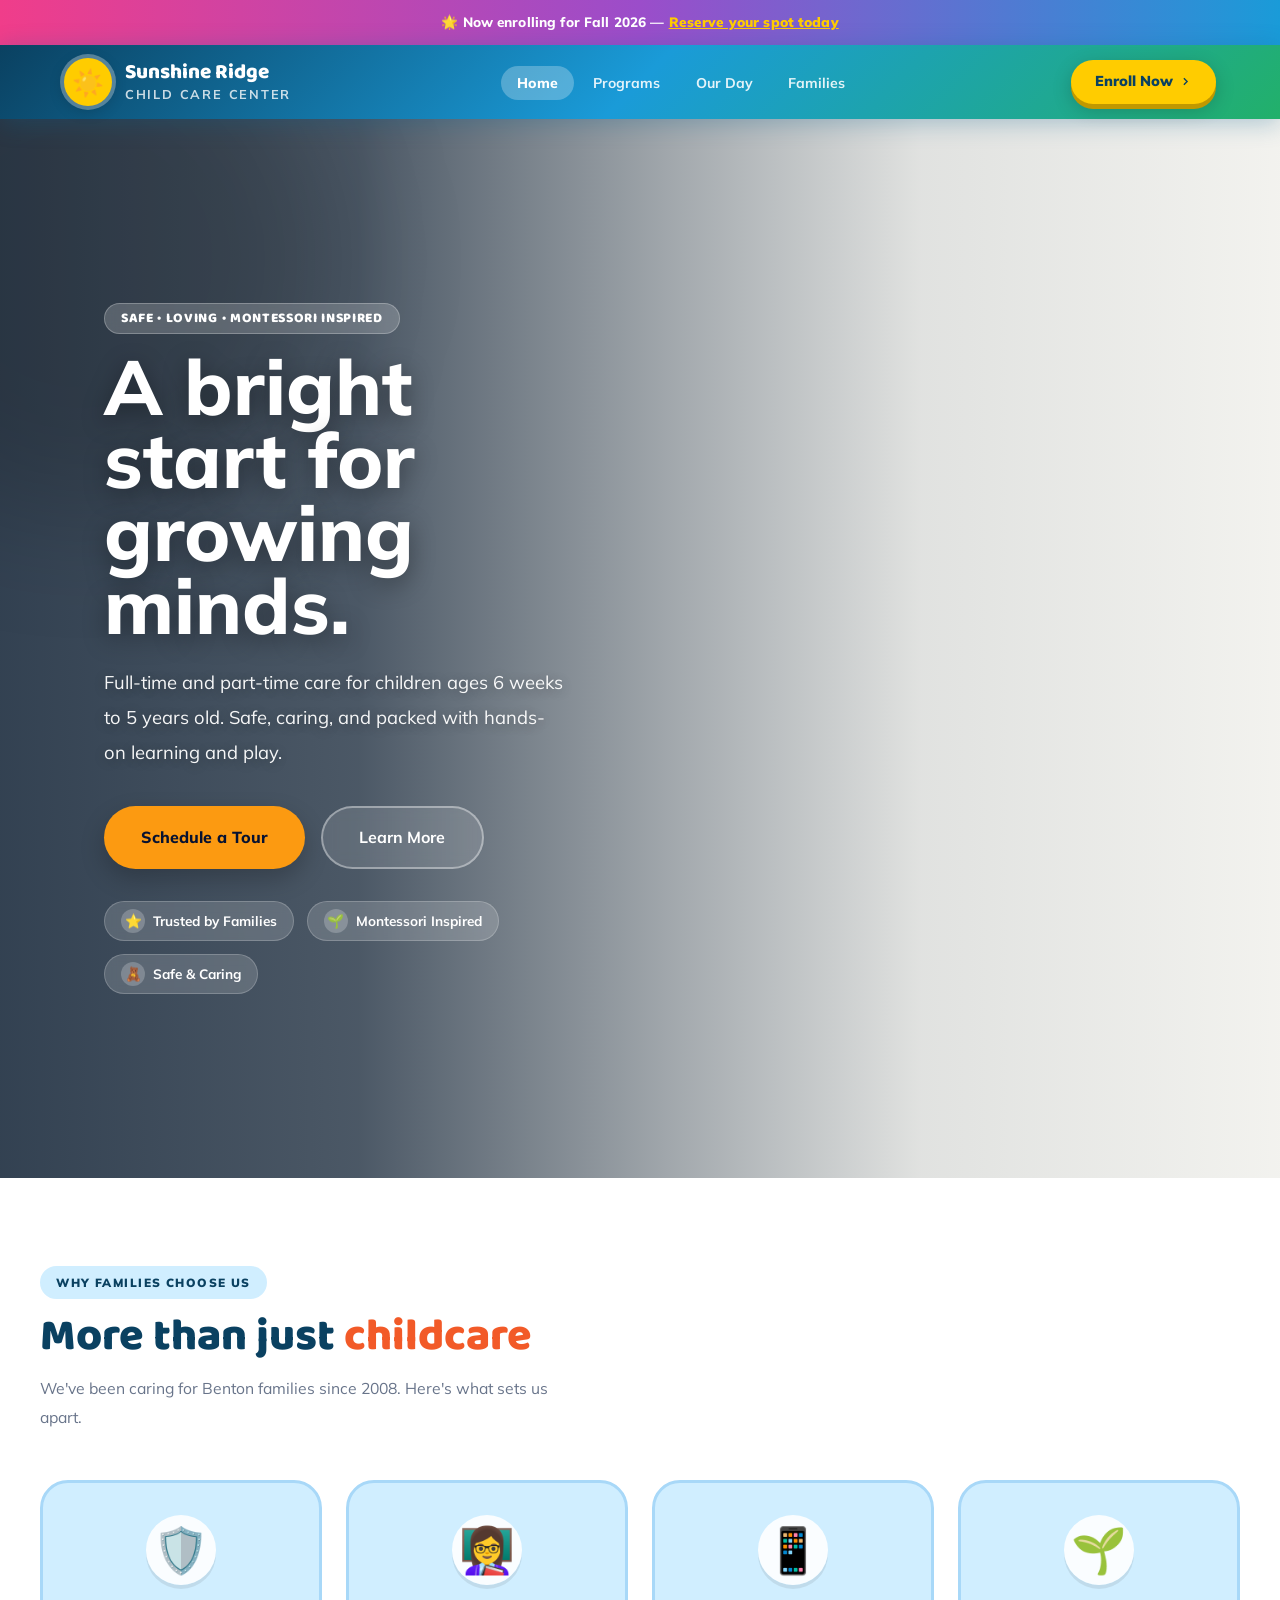
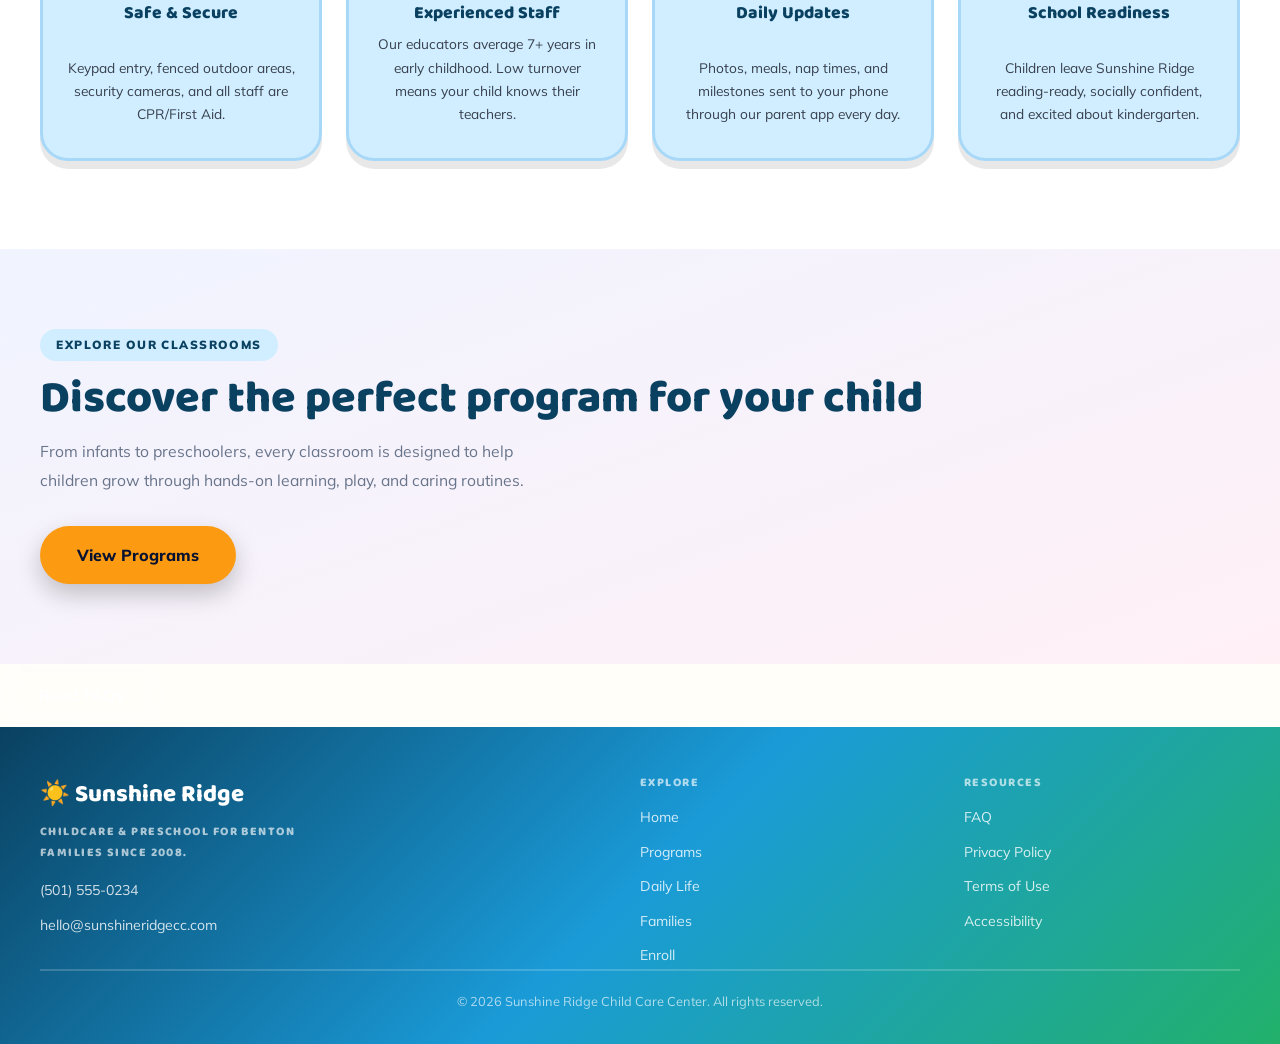
==== commit 97a3c627: "changed CTA section" ====
--- a/index.html
+++ b/index.html
@@ -174,22 +174,34 @@
 
      <!-- NEXT STEP -->
 <section class="explore-section" aria-labelledby="next-step-heading">
+
   <div class="section-inner">
-    <p class="section-tag" aria-hidden="true">Ready to learn more?</p>
+
+    <p class="section-tag">
+      Explore our classrooms
+    </p>
 
     <h2 id="next-step-heading">
-      Come see what makes <span>Sunshine Ridge</span> feel like home
+      Discover the perfect program for your child
     </h2>
 
     <p class="section-sub">
-      The best way to get to know us is to visit. Tour our classrooms, meet our teachers,
-      and see how our daily routines help children feel safe, loved, and ready to learn.
+      From infants to preschoolers, every classroom
+      is designed to help children grow through
+      hands-on learning, play, and caring routines.
     </p>
 
     <div class="hero-btns mt-2">
-      <a href="enroll.html" class="btn-primary">
-        Schedule a Tour
-      </a>
+
+      <a href="programs.html" class="btn-primary">
+        View Programs
+      </a>
+
+    </div>
+
+  </div>
+
+</section>
 
       <a href="families.html#faq" class="btn-ghost">
         Read FAQs
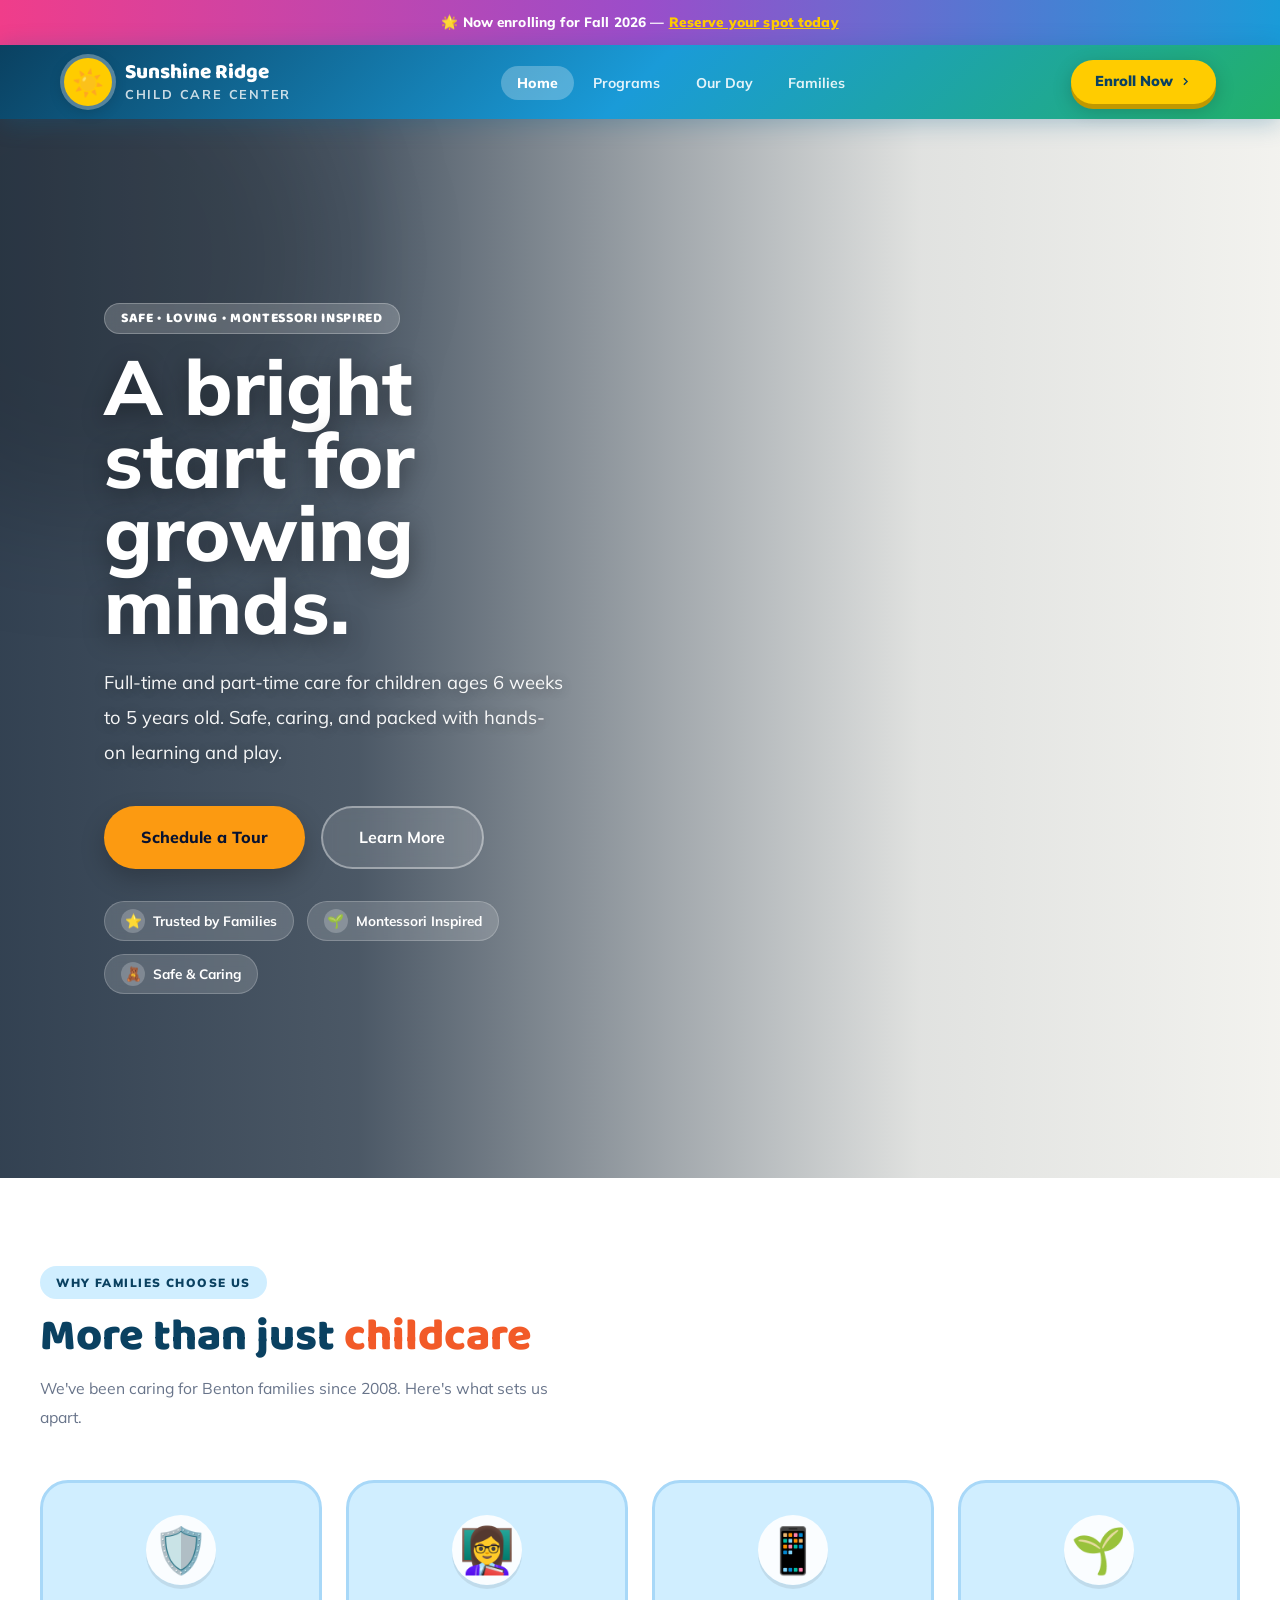
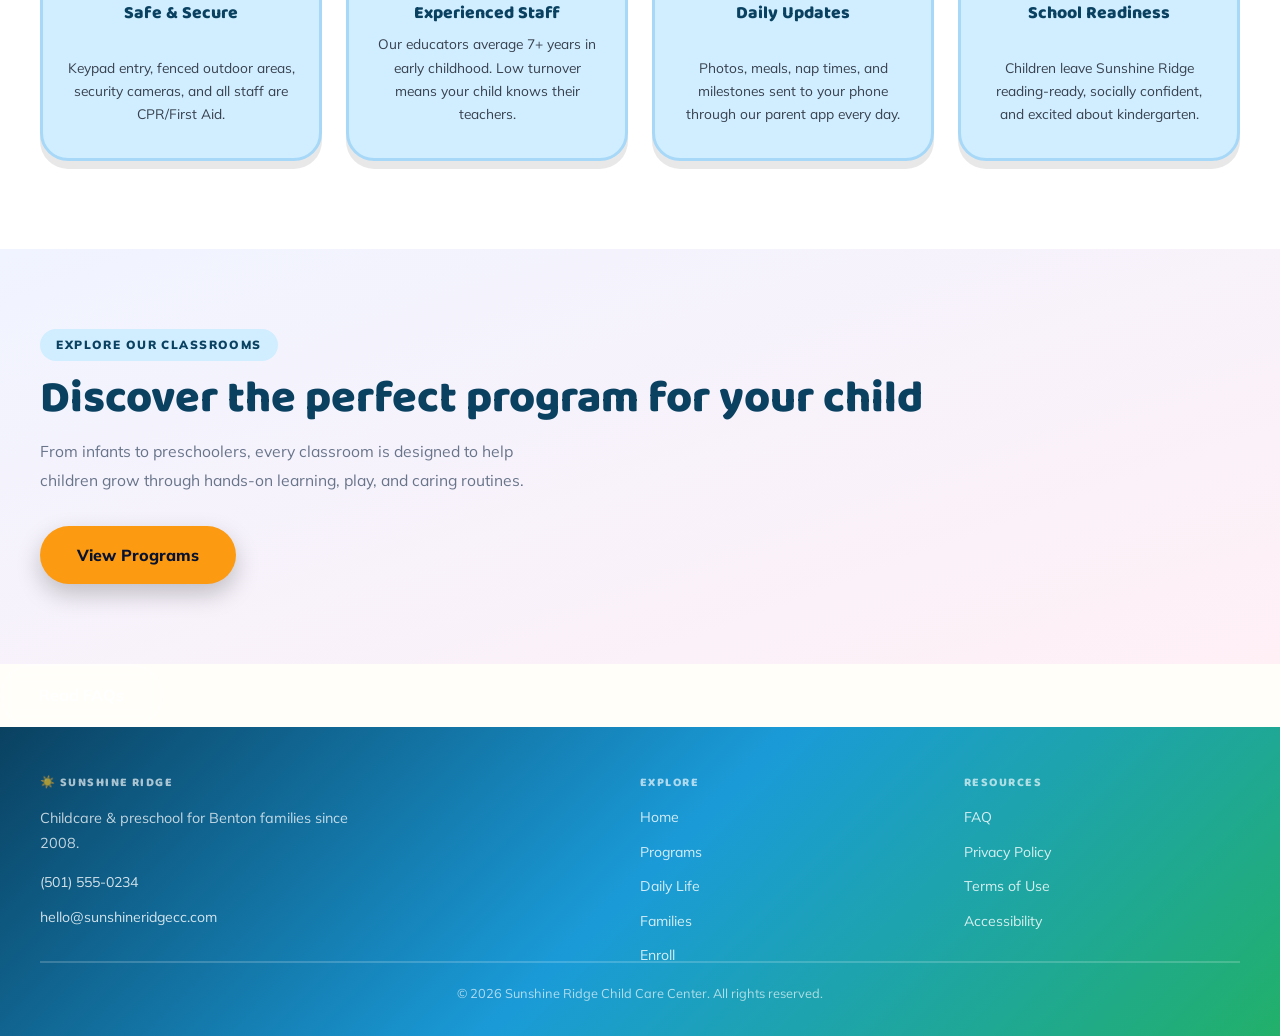
==== commit 4dd69221: "improved acessibility" ====
--- a/index.html
+++ b/index.html
@@ -217,11 +217,11 @@
     <div class="footer-main">
 
       <div class="footer-column">
-        <p class="footer-brand">☀️ Sunshine Ridge</p>
-
-        <h3 class="footer-tagline">
+        <h3 class="footer-brand">☀️ Sunshine Ridge</h3>
+
+        <p class="footer-tagline">
           Childcare & preschool for Benton families since 2008.
-        </h3>
+        </p>
 
         <div class="footer-contact">
           <a href="tel:+15015550234">(501) 555-0234</a>
--- a/assets/css/style.css
+++ b/assets/css/style.css
@@ -614,8 +614,8 @@
 
   background:
     linear-gradient(
-      rgba(70, 98, 255, 0.72),
-      rgba(60, 174, 255, 0.65)
+      rgba(11, 11, 11, 0.72),
+      rgba(16, 17, 19, 0.65)
     );
 
   z-index: 1;
@@ -695,7 +695,7 @@
 }
 
 .programs-header h1 span {
-  color: #fff3cf;
+  color: #f7bb08;
 }
 
 /* description */
@@ -854,8 +854,8 @@
 
   background:
     linear-gradient(
-      rgba(173, 128, 61, 0.68),
-      rgba(214, 121, 60, 0.62)
+      rgba(15, 11, 5, 0.68),
+      rgba(11, 6, 3, 0.62)
     );
 
   z-index: 1;
@@ -935,7 +935,7 @@
 }
 
 .day-hero h1 span {
-  color: #126aa1;
+  color: #f1a923;
 }
 
 /* description */
@@ -1052,8 +1052,8 @@
 
   background:
     linear-gradient(
-      rgba(255,170,120,.68),
-      rgba(255,120,120,.58)
+      rgba(16, 11, 7, 0.68),
+      rgba(8, 4, 4, 0.58)
     );
 
   z-index: 1;
@@ -1133,7 +1133,7 @@
 }
 
 .families-hero h1 span {
-  color: #fff1d6;
+  color: #ffb92d;
 }
 
 /* description */
@@ -1149,25 +1149,37 @@
 
   color: rgba(255,255,255,.96);
 }
-
 .testi-card {
-  border: 3px solid; border-radius: var(--r-xl); padding: 1.85rem;
-  box-shadow: var(--shadow-fun); position: relative;
-  transition: transform .28s cubic-bezier(.34,1.56,.64,1), box-shadow .25s;
-}
+  border: 3px solid;
+
+  border-radius: var(--r-xl);
+
+  padding: 1.85rem;
+
+  box-shadow: var(--shadow-fun);
+
+  position: relative;
+
+  display: flex;
+  flex-direction: column;
+
+  height: 100%;
+
+  transition:
+    transform .28s cubic-bezier(.34,1.56,.64,1),
+    box-shadow .25s;
+}
+
 .testi-card:hover { transform: translateY(-6px) rotate(-.5deg); box-shadow: 0 14px 0 rgba(0,0,0,.08), var(--shadow-md); }
-.testi-card:nth-child(1) { background: var(--blue-pale);   border-color: #a8d8f8; }
+.testi-card:nth-child(1) { background-color:#a8d8f81d ;   border-color: #a8d8f8; }
 .testi-card:nth-child(2) { background: var(--green-pale);  border-color: #88e0b8; }
 .testi-card:nth-child(3) { background: var(--sun-pale);    border-color: #f0d870; }
 .testi-card:nth-child(4) { background: var(--purple-pale); border-color: #c8a8f0; }
 .testi-card:nth-child(5) { background: var(--pink-pale);   border-color: #f8a8cc; }
 .testi-card:nth-child(6) { background: var(--coral-pale);  border-color: #f0a888; }
-.testi-quote-mark {
-  font-family: var(--font-head); font-size: 5.5rem; line-height: 1;
-  color: rgba(0,0,0,.1); position: absolute; top: .4rem; left: 1.2rem;
-}
+
 .testi-stars { display: flex; gap: 3px; margin-bottom: .9rem; }
-.star { color: var(--sun-deep); font-size: 1.05rem; }
+.star { color: var(--sun); font-size: 1.05rem; }
 .testi-text { font-size: .91rem; color: var(--text-mid); line-height: 1.82; margin-bottom: 1.3rem; position: relative; }
 .testi-author { display: flex; align-items: center; gap: .8rem; }
 .testi-avatar {
@@ -1181,7 +1193,7 @@
 .ta-2 { background: rgba(255,255,255,.8); }
 .ta-3 { background: rgba(255,255,255,.8); }
 .testi-name { font-family: var(--font-head); font-size: 1.02rem; font-weight: 800; color: var(--blue-deep); }
-.testi-role { font-size: .76rem; color: var(--text-muted); font-weight: 700; }
+.testi-role { font-size: .76rem; color: var(--text); font-weight: 700; }
  
 /* ─── MEALS ──────────────────────────────────────── */
 .meals { background: linear-gradient(160deg, #f0fff6 0%, #fff8f0 100%); }
@@ -1246,8 +1258,8 @@
 
   background:
     linear-gradient(
-      rgba(255,170,90,.68),
-      rgba(255,130,90,.58)
+      rgba(10, 7, 4, 0.68),
+      rgba(6, 3, 2, 0.58)
     );
 
   z-index: 1;
@@ -1327,7 +1339,7 @@
 }
 
 .contact-hero h1 span {
-  color: #fff3cf;
+  color: #fabb00;
 }
 
 /* description */
@@ -1347,14 +1359,14 @@
 .enroll-step  { display: flex; gap: 1rem; align-items: flex-start; }
 .step-num {
   width: 40px; height: 40px; border-radius: 50%;
-  background: var(--blue); color: #fff;
-  font-family: var(--font-head); font-size: 1.1rem; font-weight: 900;
+  ; color:var(--blue);
+  font-family: var(--font-head); font-size: 3rem; font-weight: 900;
   display: flex; align-items: center; justify-content: center;
-  flex-shrink: 0; box-shadow: 0 5px 0 var(--blue-deep);
-}
-.enroll-step:nth-child(2) .step-num { background: var(--green); box-shadow: 0 5px 0 var(--green-deep); }
-.enroll-step:nth-child(3) .step-num { background: var(--coral); box-shadow: 0 5px 0 var(--coral-deep); }
-.enroll-step:nth-child(4) .step-num { background: var(--purple); box-shadow: 0 5px 0 var(--purple-deep); }
+ ;
+}
+.enroll-step:nth-child(2) .step-num {color: var(--coral); }
+.enroll-step:nth-child(3) .step-num { color: var(--green)}
+.enroll-step:nth-child(4) .step-num { color: var(--blue)}
 .step-body h4 { font-family: var(--font-head); font-size: 1.02rem; font-weight: 800; color: var(--blue-deep); margin-bottom: .22rem; }
 .step-body p  { font-size: .86rem; color: var(--text-muted); line-height: 1.68; }
 .form-box {
@@ -1392,11 +1404,11 @@
 .form-submit { margin-top: 1.4rem; display: flex; align-items: center; gap: 1rem; flex-wrap: wrap; }
 .btn-submit {
   display: inline-flex; align-items: center; gap: .5rem;
-  padding: .9rem 2.2rem; background: var(--green); color: #fff;
+  padding: .9rem 2.2rem; background: var(--green-deep); color: #fff;
   font-family: var(--font-body); font-size: 1rem; font-weight: 900;
   border: none; border-radius: var(--r-pill); cursor: pointer; min-height: 54px;
   transition: background .2s, transform .2s, box-shadow .2s;
-  box-shadow: 0 6px 0 var(--green-deep), 0 10px 24px rgba(34,176,106,.35);
+  box-shadow: 0 6px 0 var(--green-deep), 0 10px 24px rgba(2, 12, 7, 0.35);
 }
 .btn-submit:hover { background: var(--green-lt); transform: translateY(-4px); box-shadow: 0 10px 0 var(--green-deep), 0 16px 30px rgba(34,176,106,.4); }
 .btn-submit:active { transform: translateY(2px); box-shadow: 0 2px 0 var(--green-deep); }
@@ -1429,9 +1441,9 @@
 .faq-btn[aria-expanded="true"] { color: var(--coral); }
 .faq-chevron {
   width: 32px; height: 32px; border-radius: 50%;
-  background: var(--blue-pale); border: 2.5px solid #a8d8f8;
-  display: flex; align-items: center; justify-content: center;
-  flex-shrink: 0; font-size: .88rem; color: var(--blue);
+  background: var(--blue-pale); border: 2.5px solid #8bcefb;
+  display: flex; align-items: center ; justify-content: center ;
+  flex-shrink: 0; font-size: 2rem; color: var(--blue-deep);
   transition: transform .28s, background .2s;
 }
 .faq-btn[aria-expanded="true"] .faq-chevron { transform: rotate(180deg); background: var(--coral-pale); border-color: var(--coral); color: var(--coral); }
@@ -1733,5 +1745,5 @@
 .mt-75 { margin-top: .75rem; }
 .mt-2  { margin-top: 2rem; }
 .mt-25 { margin-top: 2.5rem; }
-.contact-link { color: var(--sun); font-weight: 800; }
+.contact-link { color:var(--blue-deep); font-weight: 800; }
  
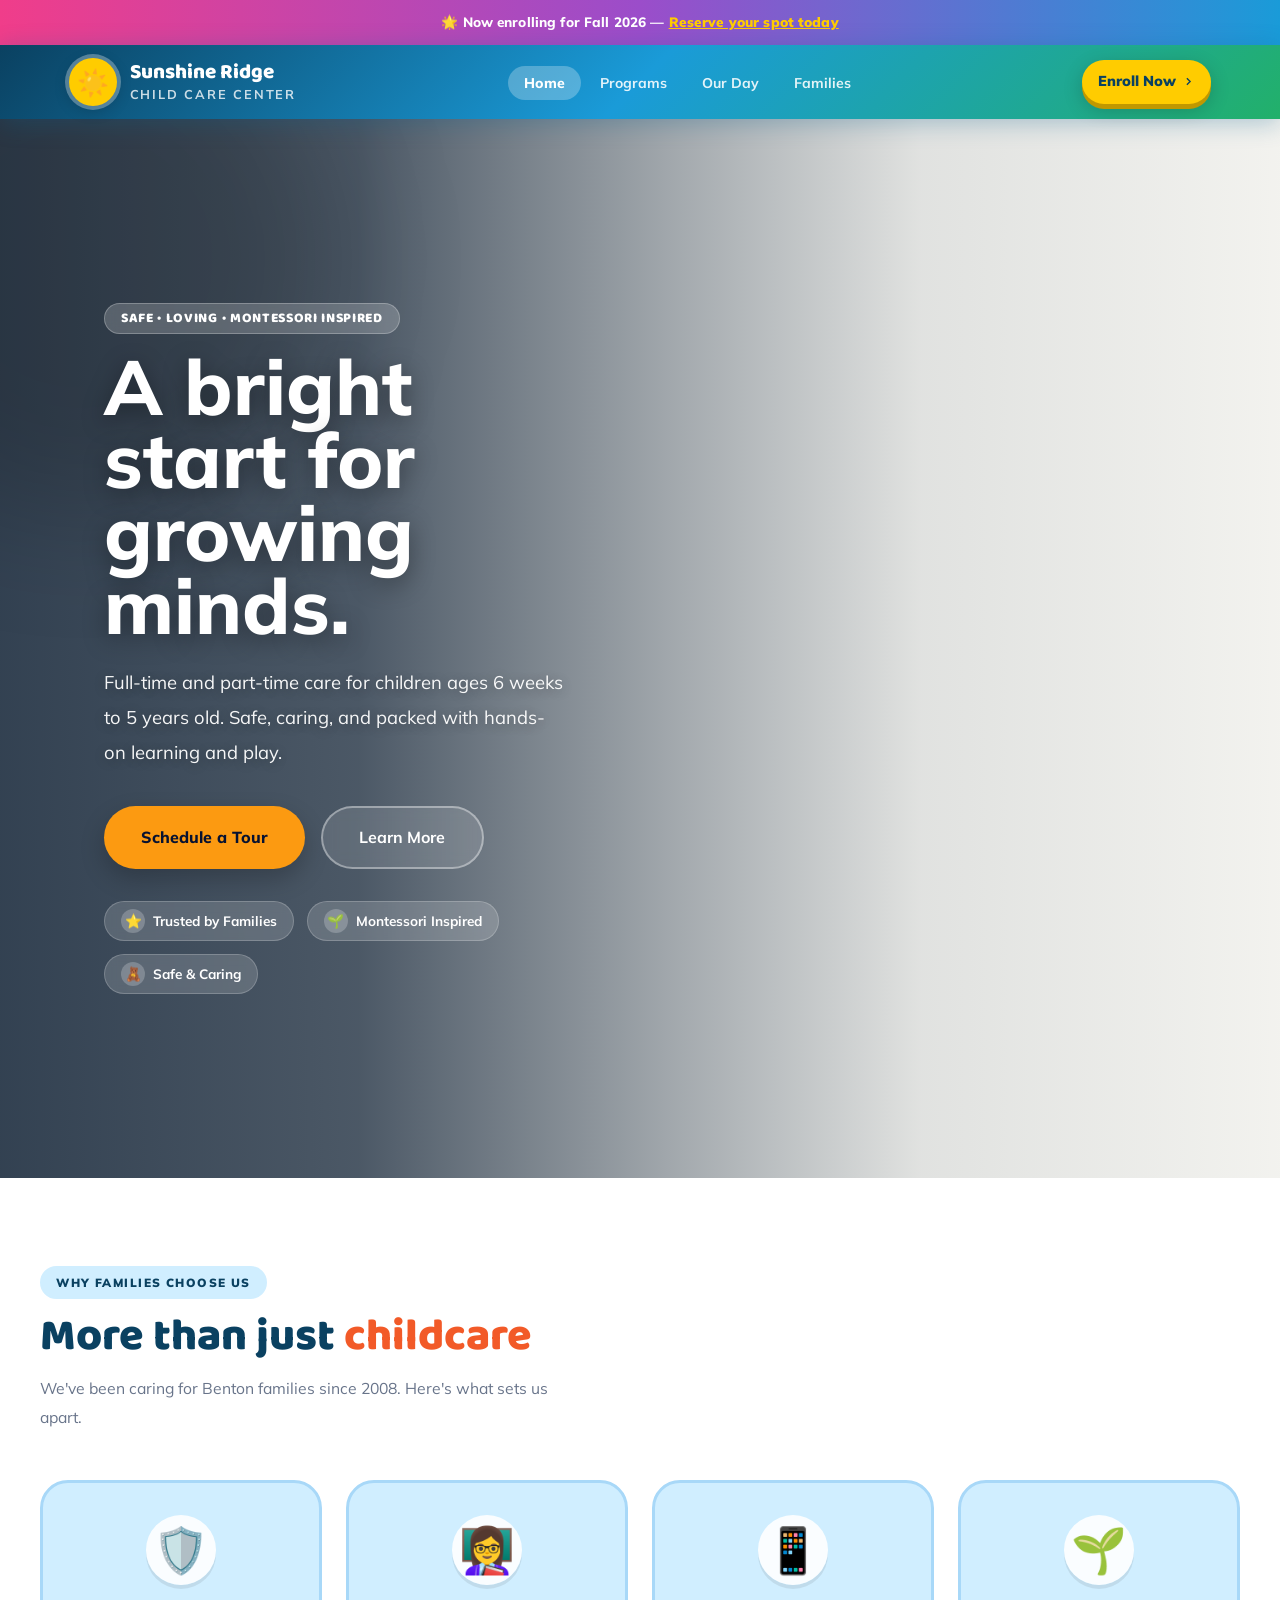
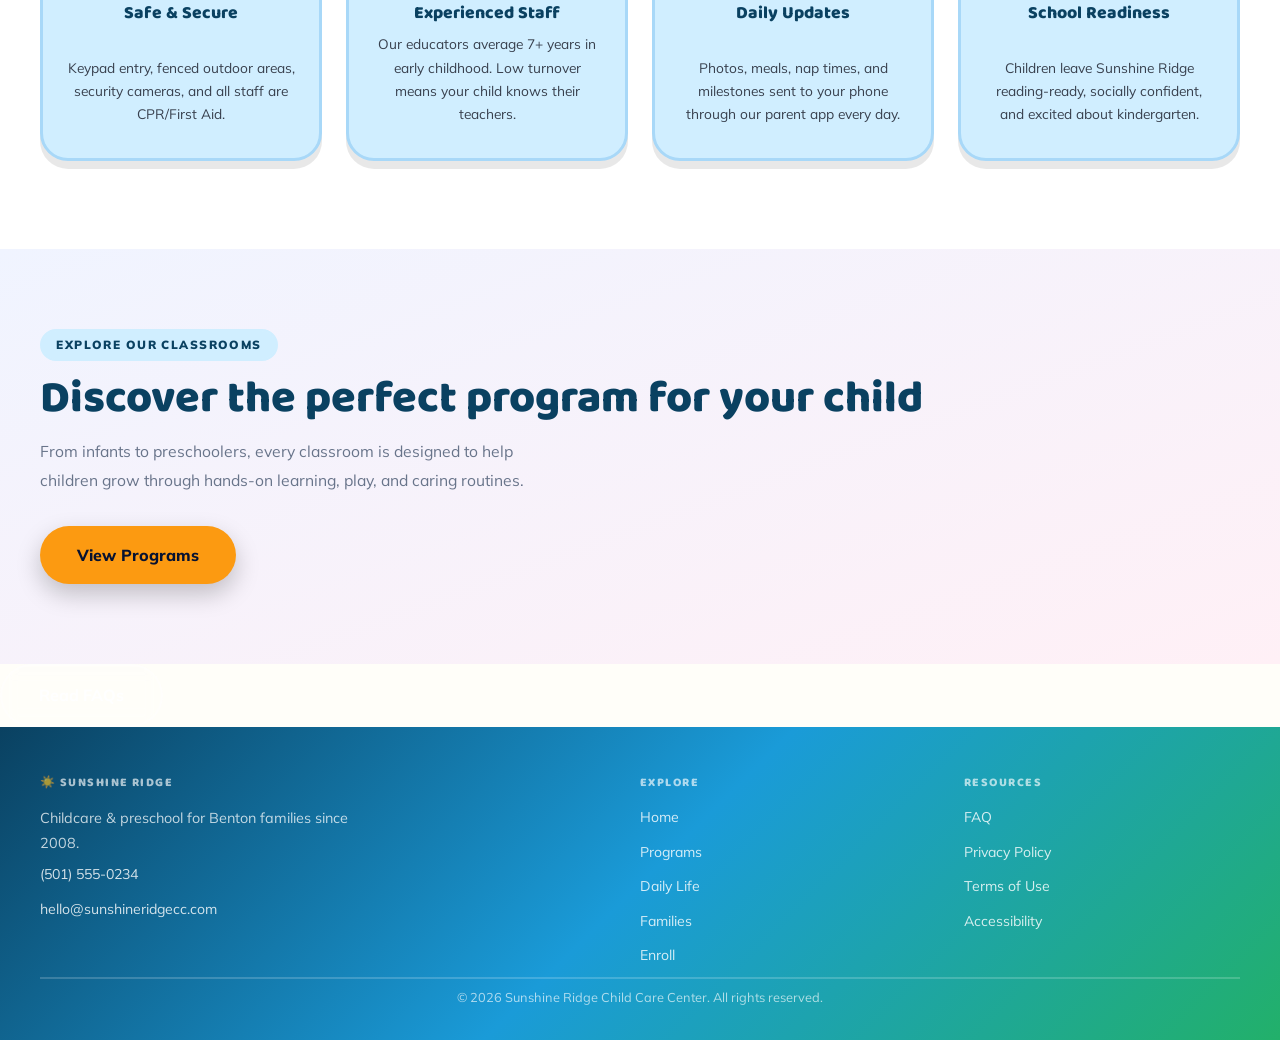
==== commit 356b39cc: "added hamburger menu and corrected mobile spacing issues" ====
--- a/index.html
+++ b/index.html
@@ -43,8 +43,11 @@
           <li><a href="programs.html" class="nav-link">Programs</a></li>
           <li><a href="our-day.html" class="nav-link">Our Day</a></li>
           <li><a href="families.html" class="nav-link">Families</a></li>
+               <li><a href="enroll.html" class="nav-link nav-enroll-mobile">
+    Enroll Now
+  </a></li>
         </ul>
-        <a href="enroll.html" class="btn-enroll">
+   <a href="enroll.html" class="btn-enroll">
           Enroll Now
           <svg
             width="13"
@@ -59,6 +62,9 @@
             <path d="m9 18 6-6-6-6" />
           </svg>
         </a>
+              <button class="hamburger" aria-label="Open menu" aria-expanded="false">
+  ☰
+</button>
       </nav>
     </header>
 
--- a/assets/css/style.css
+++ b/assets/css/style.css
@@ -112,7 +112,7 @@
 }
 nav {
   max-width: 1200px; margin: 0 auto;
-  padding: 0 1.5rem; height: 74px;
+  padding: 0 1.8rem; height: 74px;
   display: flex; align-items: center; justify-content: space-between; gap: 1.5rem;
 }
 .logo {
@@ -153,6 +153,9 @@
   color: rgba(255,255,255,.78);
   margin-top: .15rem;
 }
+.nav-enroll-mobile {
+  display: none;
+}
 .nav-links { display: flex; align-items: center; gap: .2rem; }
 .nav-link {
   padding: .5rem 1rem; border-radius: var(--r-pill);
@@ -163,7 +166,7 @@
 .nav-link[aria-current="page"] { background: rgba(255,255,255,.26); color: #fff; font-weight: 800; }
 .btn-enroll {
   display: inline-flex; align-items: center; gap: .4rem;
-  padding: .62rem 1.5rem;
+  padding: .2rem 1rem;
   background: var(--sun); color: var(--blue-deep);
   font-family: var(--font-body); font-size: .9rem; font-weight: 900;
   border: none; border-radius: var(--r-pill); cursor: pointer; min-height: 44px;
@@ -172,7 +175,19 @@
 }
 .btn-enroll:hover { background: var(--sun-lt); transform: translateY(-3px); box-shadow: 0 8px 0 var(--sun-deep), 0 12px 26px rgba(0,0,0,.22); }
 .btn-enroll:active { transform: translateY(1px); box-shadow: 0 2px 0 var(--sun-deep); }
- 
+ .nav-enroll-mobile {
+  margin-top: .5rem;
+
+  background: var(--sun);
+
+  color: var(--blue-deep) !important;
+
+  border-radius: 999px;
+
+  font-weight: 800;
+
+  padding: .9rem 1rem;
+}
 /* ─── KEYFRAMES ─────────────────────────────────── */
 @keyframes slideUp {
   from { opacity: 0; transform: translateY(24px); }
@@ -463,32 +478,7 @@
   background: rgba(255,255,255,.22);
 }
 
-/* MOBILE */
-
-@media (max-width: 768px) {
-
-  .hero-split {
-    min-height: auto;
-  }
-
-  .hero-copy {
-    padding: 5rem 1.5rem;
-  }
-
-  .hero-copy h1 {
-    font-size: clamp(2.5rem, 10vw, 4rem);
-  }
-
-  .hero-btns {
-    flex-direction: column;
-    align-items: stretch;
-  }
-
-  .btn-primary,
-  .btn-ghost {
-    width: 100%;
-  }
-}
+
 /* ─── SECTION COMMON ─────────────────────────────── */
 section { padding: 5.5rem 1.5rem; }
 .section-inner { max-width: 1200px; margin: 0 auto; }
@@ -765,16 +755,14 @@
 .montessori::before {
   content: ''; position: absolute; top: -100px; right: -120px;
   width: 540px; height: 540px;
-  background: radial-gradient(circle, var(--green-pale) 0%, transparent 62%);
   pointer-events: none;
 }
 .montessori::after {
   content: ''; position: absolute; bottom: -80px; left: -100px;
   width: 400px; height: 400px;
-  background: radial-gradient(circle, var(--purple-pale) 0%, transparent 62%);
   pointer-events: none;
 }
-.montessori-inner { display: grid; grid-template-columns: 1fr 1fr; gap: 5rem; align-items: center; position: relative; }
+
 .montessori-badge {
   display: inline-flex; align-items: center; gap: .5rem;
   background: var(--green-pale); color: var(--green-deep);
@@ -1365,8 +1353,8 @@
  ;
 }
 .enroll-step:nth-child(2) .step-num {color: var(--coral); }
-.enroll-step:nth-child(3) .step-num { color: var(--green)}
-.enroll-step:nth-child(4) .step-num { color: var(--blue)}
+.enroll-step:nth-child(3) .step-num { color: var(--purple-deep)}
+.enroll-step:nth-child(4) .step-num { color: var(--pink-deep)}
 .step-body h4 { font-family: var(--font-head); font-size: 1.02rem; font-weight: 800; color: var(--blue-deep); margin-bottom: .22rem; }
 .step-body p  { font-size: .86rem; color: var(--text-muted); line-height: 1.68; }
 .form-box {
@@ -1431,20 +1419,66 @@
 .faq-item:nth-child(odd)  { border-color: #a8d8f8; }
 .faq-item:nth-child(even) { border-color: #c8a8f0; }
 .faq-btn {
-  width: 100%; display: flex; align-items: center; justify-content: space-between;
-  gap: 1rem; padding: 1.25rem 1.6rem;
-  background: transparent; border: none; cursor: pointer; text-align: left;
-  font-family: var(--font-head); font-size: 1.02rem; font-weight: 800;
-  color: var(--blue-deep); min-height: 60px; transition: background .15s;
+  width: 100%;
+
+  display: flex;
+  align-items: center;
+  justify-content: space-between;
+
+  gap: 1rem;
+
+  padding: 1.25rem 1.6rem;
+
+  background: transparent;
+
+  border: none;
+
+  cursor: pointer;
+
+  text-align: left;
+
+  font-family: var(--font-head);
+  font-size: 1.02rem;
+  font-weight: 800;
+
+  color: var(--blue-deep);
+
+  min-height: 60px;
+
+  transition: background .15s;
 }
 .faq-btn:hover { background: #f8fbff; }
 .faq-btn[aria-expanded="true"] { color: var(--coral); }
 .faq-chevron {
-  width: 32px; height: 32px; border-radius: 50%;
-  background: var(--blue-pale); border: 2.5px solid #8bcefb;
-  display: flex; align-items: center ; justify-content: center ;
-  flex-shrink: 0; font-size: 2rem; color: var(--blue-deep);
-  transition: transform .28s, background .2s;
+  width: 42px;
+  height: 42px;
+
+  border-radius: 50%;
+
+  background: var(--blue-pale);
+
+  border: 2.5px solid #8bcefb;
+
+  display: flex;
+  align-items: center;
+  justify-content: center;
+
+  align-self: center 5%;
+
+  flex-shrink: 0;
+
+  font-size: 2rem;
+
+  line-height: 1;
+
+  color: var(--blue-deep);
+
+  transition:
+    transform .28s,
+    background .2s;
+}
+.faq-chevron span {
+  transform: translateY(4px);
 }
 .faq-btn[aria-expanded="true"] .faq-chevron { transform: rotate(180deg); background: var(--coral-pale); border-color: var(--coral); color: var(--coral); }
 .faq-body { max-height: 0; overflow: hidden; transition: max-height .35s cubic-bezier(.22,1,.36,1); }
@@ -1472,9 +1506,10 @@
   display: grid;
   grid-template-columns: 2fr 1fr 1fr;
   gap: 3rem;
-  margin-bottom: 2rem;
+  margin-bottom: 3.5rem;
   align-items: start;
 }
+
 
 .footer-column {
   text-align: left;
@@ -1482,7 +1517,7 @@
 
 .footer-brand {
   font-family: var(--font-head);
-  font-size: 1.5rem;
+  font-size: 2rem;
   font-weight: 900;
   color: #fff;
   margin-bottom: .5rem;
@@ -1493,7 +1528,7 @@
   font-size: .9rem;
   line-height: 1.7;
   color: rgba(255,255,255,.75);
-  margin-bottom: 1rem;
+  margin-bottom: .5rem;
 }
 
 .footer-column h3 {
@@ -1534,7 +1569,7 @@
 
 .footer-bottom {
   border-top: 2px solid rgba(255,255,255,.18);
-  padding-top: 1.25rem;
+  padding-top: .5rem;
   text-align: center;
 }
 
@@ -1573,7 +1608,17 @@
   font-family: var(--font-body); font-size: .82rem; font-style: normal; font-weight: 900;
   letter-spacing: .18em; text-transform: uppercase; color: var(--blue-deep);
 }
- 
+/* ─── HAMBURGER MENU ────────────────────────────────────── */
+.hamburger {
+  display: none;
+  background: rgba(255,255,255,.18);
+  color: #fff;
+  border: 2px solid rgba(255,255,255,.3);
+  border-radius: 14px;
+  font-size: 1.5rem;
+  padding: .45rem .75rem;
+  cursor: pointer;
+}
 /* ─── SR ONLY ────────────────────────────────────── */
 .sr-only { position: absolute; width: 1px; height: 1px; padding: 0; margin: -1px; overflow: hidden; clip: rect(0,0,0,0); white-space: nowrap; border: 0; }
  
@@ -1587,21 +1632,173 @@
   .faq-grid { grid-template-columns: 1fr; }
 }
 @media (max-width: 768px) {
+   nav {
+    height: auto;
+    min-height: 76px;
+    padding: .75rem 1rem;
+    position: relative;
+  }
+
+  .logo-sun {
+    width: 42px;
+    height: 42px;
+    font-size: 1.3rem;
+  }
+
+  .logo-name {
+    font-size: 1.05rem;
+    line-height: 1;
+  }
+
+  .logo-tagline {
+    font-size: .62rem;
+    letter-spacing: .12em;
+  }
+
+  .btn-enroll {
+    display: none;
+  }
+
+  .hamburger {
+    display: inline-flex;
+    align-items: center;
+    justify-content: center;
+  }
+
+  .nav-links {
+    position: absolute;
+    top: 100%;
+    left: 1rem;
+    right: 1rem;
+
+    display: none;
+    flex-direction: column;
+    align-items: stretch;
+
+    background: var(--blue-deep);
+    border-radius: 22px;
+    padding: 1rem;
+    box-shadow: var(--shadow-lg);
+    z-index: 999;
+  }
+
+  .nav-links.active {
+    display: flex;
+  }
+
+  .nav-link {
+    display: block;
+    text-align: center;
+    padding: .85rem 1rem;
+  }
+  .nav-enroll-mobile {
+  display: block !important;
+
+  margin-top: .5rem;
+  padding: .9rem 1rem;
+
+  background: var(--sun);
+  color: var(--blue-deep) !important;
+
+  border-radius: 999px;
+
+  font-weight: 900;
+  text-align: center;
+}
+    .btn-enroll {
+    display: none;
+  }
+  .hero-split {
+    min-height: auto;
+  }
+
+  .hero-copy {
+    padding: 5rem 1.5rem;
+  }
+
+  .hero-copy h1 {
+    font-size: clamp(2.5rem, 10vw, 4rem);
+  }
+
+  .hero-btns {
+    flex-direction: column;
+    align-items: stretch;
+  }
+
+  .btn-primary,
+  .btn-ghost {
+    width: 100%;
+  }
+    .montessori-pillars {
+    grid-template-columns: 1fr;
+  }
+footer {
+    padding: 3rem 1.25rem 2rem;
+  }
+
   .footer-main {
-    grid-template-columns: 1fr;
+    display: flex !important;
+    flex-direction: column !important;
+    gap: 3.25rem;
+    width: 100%;
+    margin-bottom: 3rem;
+  }
+
+  .footer-column {
+    width: 100%;
+    max-width: 100%;
     text-align: center;
+    display: block;
+  }
+
+  .footer-brand {
+    font-size: 1.25rem;
+    text-align: center;
+    margin-bottom: .75rem;
+  }
+
+  .footer-tagline {
+    max-width: 280px;
+    margin: 0 auto 1rem;
+    text-align: center;
+  }
+
+  .footer-column h3 {
+    width: 100%;
+    text-align: center !important;
+    margin: 0 0 1rem;
   }
 
   .footer-contact,
   .footer-nav,
   .footer-legal {
-    align-items: center;
-  }
-
-  .footer-tagline {
-    margin-left: auto;
-    margin-right: auto;
-  } 
+    display: flex;
+    flex-direction: column;
+    align-items: center !important;
+    width: 100%;
+    gap: .85rem;
+  }
+
+  .footer-contact a,
+  .footer-nav a,
+  .footer-legal a {
+    display: block;
+    width: 100%;
+    text-align: center;
+    line-height: .6;
+  }
+
+  .footer-bottom {
+    margin-top: 0;
+    padding-top: 1.5rem;
+  }
+
+  .footer-copy {
+    max-width: 300px;
+    margin: 0 auto;
+    line-height: 1.7;
+  }
+
   .hero-split {
     min-height: auto;
   }
